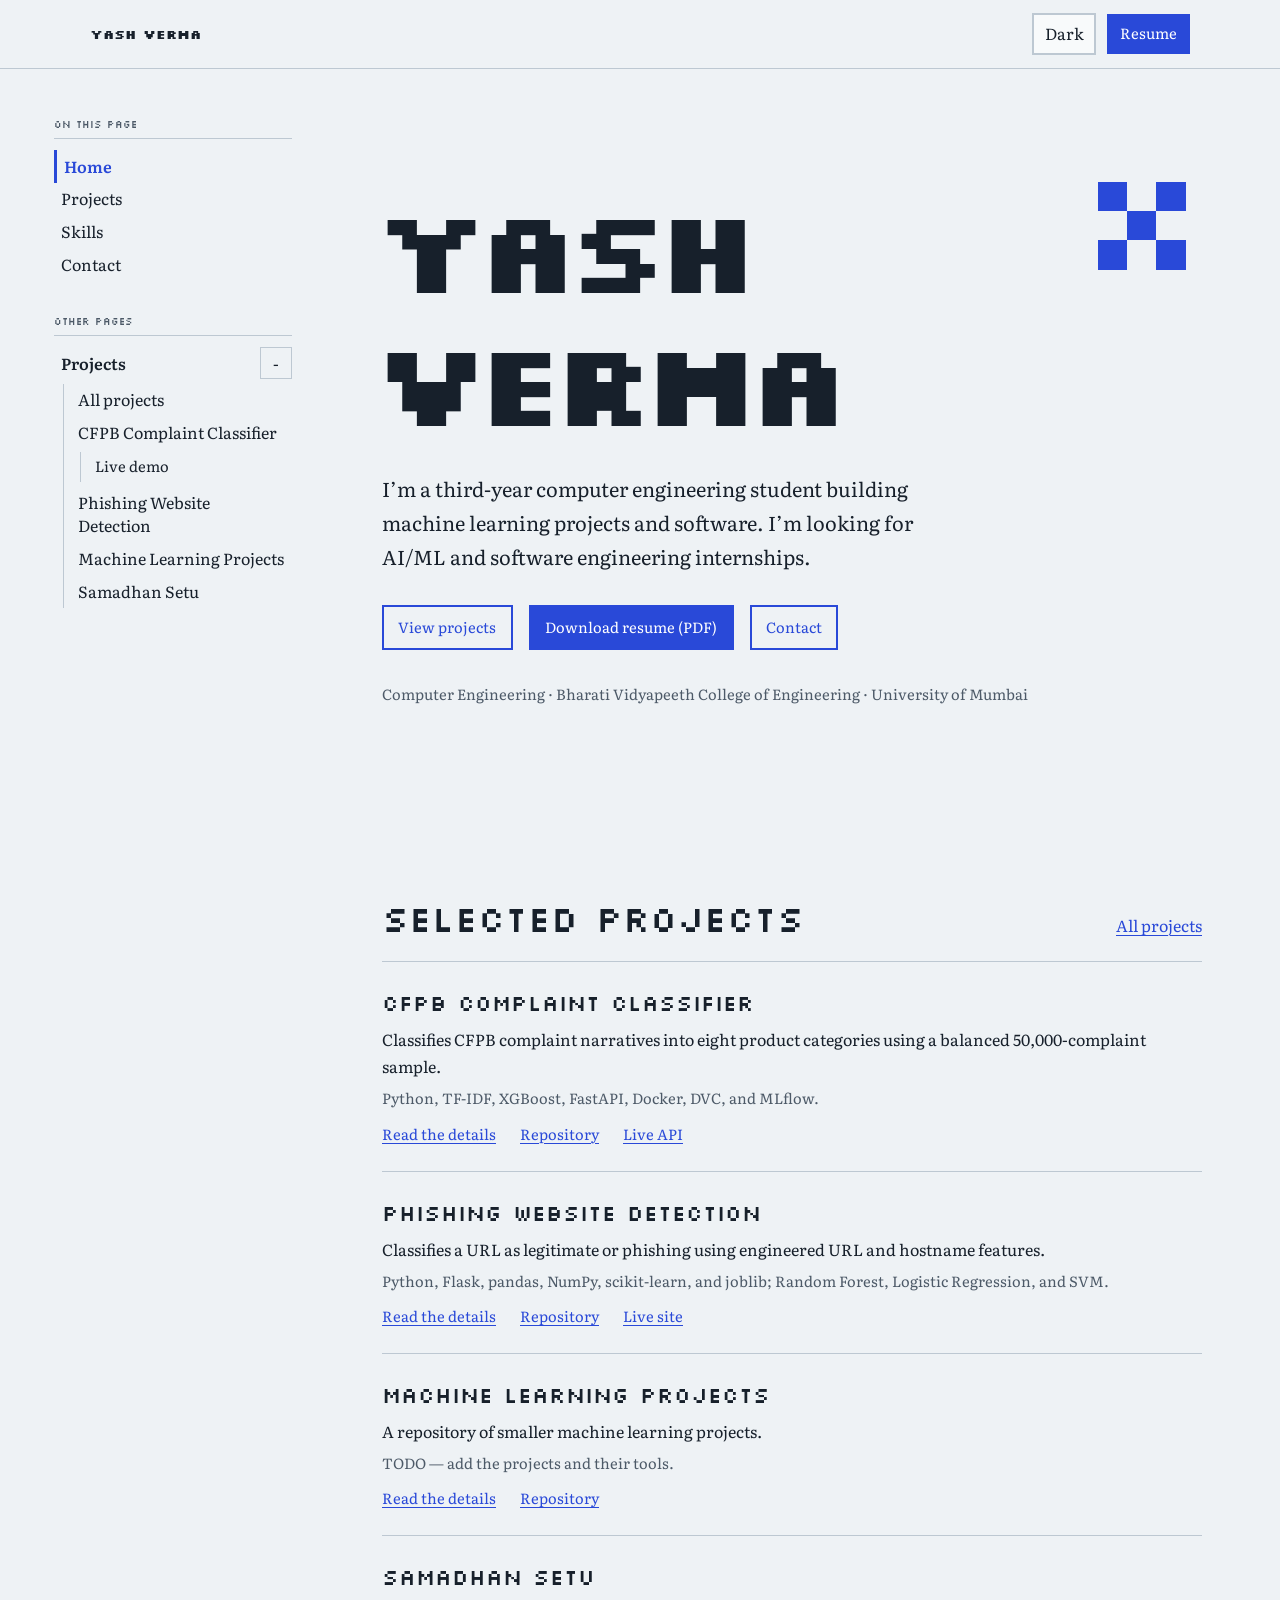
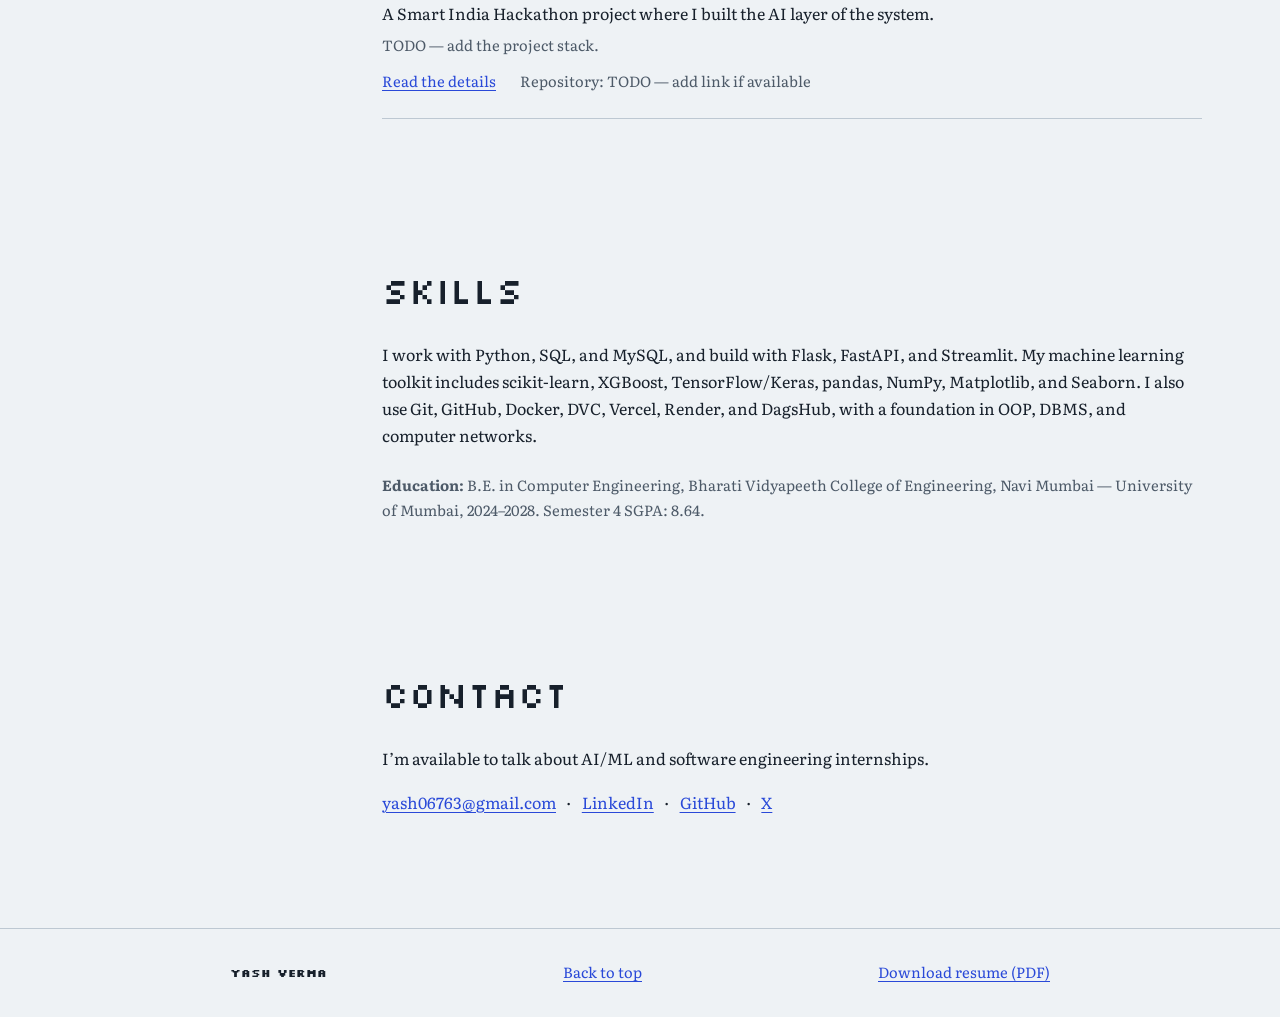
==== index.html @ 305c0162 "Expand phishing detection project details Co-authored-by: Copilot <223556219+Copilot@users.noreply.g" ====
<!doctype html>
<html lang="en">
<head>
  <meta charset="utf-8">
  <meta name="viewport" content="width=device-width, initial-scale=1">
  <title>Yash Verma — Computer Engineering Student</title>
  <meta name="description" content="Yash Verma is a third-year computer engineering student looking for AI/ML and software engineering internships.">
  <meta property="og:type" content="website">
  <meta property="og:title" content="Yash Verma — Computer Engineering Student">
  <meta property="og:description" content="Projects, skills, and contact details for Yash Verma, a computer engineering student seeking internships.">
  <meta property="og:url" content="https://YOUR-DOMAIN.example/">
  <link rel="canonical" href="https://YOUR-DOMAIN.example/">
  <link rel="icon" href="/assets/favicon.svg" type="image/svg+xml">
  <link rel="stylesheet" href="/css/styles.css">
  <script>
    (() => {
      let theme = null;
      try {
        theme = localStorage.getItem("theme");
      } catch (error) {
        theme = null;
      }
      if (theme !== "light" && theme !== "dark") {
        theme = window.matchMedia("(prefers-color-scheme: dark)").matches ? "dark" : "light";
      }
      document.documentElement.dataset.theme = theme;
    })();
  </script>
  <script src="/js/main.js" defer></script>
</head>
<body id="top">
  <a class="skip-link" href="#main">Skip to content</a>
  <header class="site-header">
    <div class="header-inner">
      <a class="brand" href="/" aria-label="Yash Verma, home">Yash Verma</a>
      <div class="header-actions">
        <button class="theme-toggle" type="button" aria-pressed="false" aria-label="Switch to dark mode">Dark</button>
        <a class="button button-primary header-resume" href="/assets/Yash-Verma-Resume.pdf" download title="Download resume (PDF)">Resume</a>
      </div>
    </div>
  </header>

  <div class="site-layout">
    <aside class="site-sidebar" aria-label="Page navigation">
      <button class="sidebar-toggle" type="button" aria-label="Toggle page navigation" aria-expanded="false" aria-controls="sidebar-content" hidden>Navigation</button>
      <div class="sidebar-content" id="sidebar-content">
        <noscript><nav class="noscript-sidebar" aria-label="Page sections"><a href="#home">Home</a><a href="#projects">Projects</a><a href="#skills">Skills</a><a href="#contact">Contact</a></nav></noscript>
      </div>
    </aside>
    <main id="main" class="page-shell">
    <section class="hero" id="home" aria-labelledby="hero-title">
      <div class="hero-mark" aria-hidden="true"><span></span><span></span><span></span><span></span><span></span><span></span><span></span><span></span><span></span></div>
      <h1 id="hero-title">Yash<br class="hero-break"> Verma</h1>
      <p class="hero-copy">I’m a third-year computer engineering student building machine learning projects and software. I’m looking for AI/ML and software engineering internships.</p>
      <div class="hero-actions">
        <a class="button button-secondary" href="#projects">View projects</a>
        <a class="button button-primary" href="/assets/Yash-Verma-Resume.pdf" download title="Download resume (PDF)">Download resume (PDF)</a>
        <a class="button button-secondary" href="#contact">Contact</a>
      </div>
      <p class="education-note">Computer Engineering · Bharati Vidyapeeth College of Engineering · University of Mumbai</p>
    </section>

    <section class="content-section" id="projects" aria-labelledby="projects-heading">
      <div class="section-heading-row">
        <h2 id="projects-heading">Selected projects</h2>
        <a class="quiet-link" href="/projects/">All projects</a>
      </div>
      <div class="project-list">
        <article class="project-entry">
          <h3><a href="/projects/cfpb-complaint-classifier.html">CFPB Complaint Classifier</a></h3>
          <p class="project-summary">Classifies CFPB complaint narratives into eight product categories using a balanced 50,000-complaint sample.</p>
          <p class="project-stack">Python, TF-IDF, XGBoost, FastAPI, Docker, DVC, and MLflow.</p>
          <div class="project-links">
            <a href="/projects/cfpb-complaint-classifier.html">Read the details</a>
            <a href="https://github.com/CodeSlavve/SupportTicket-ComplaintClassifier" target="_blank" rel="noreferrer">Repository</a>
            <a href="https://supportticket-complaintclassifier.onrender.com" target="_blank" rel="noreferrer">Live API</a>
          </div>
        </article>
        <article class="project-entry">
          <h3><a href="/projects/phishing-website-detection.html">Phishing Website Detection</a></h3>
          <p class="project-summary">Classifies a URL as legitimate or phishing using engineered URL and hostname features.</p>
          <p class="project-stack">Python, Flask, pandas, NumPy, scikit-learn, and joblib; Random Forest, Logistic Regression, and SVM.</p>
          <div class="project-links">
            <a href="/projects/phishing-website-detection.html">Read the details</a>
            <a href="https://github.com/Atharvsurya/PhishingWebsiteDetection" target="_blank" rel="noreferrer">Repository</a>
            <a href="https://phishguard-pearl.vercel.app" target="_blank" rel="noreferrer">Live site</a>
          </div>
        </article>
        <article class="project-entry">
          <h3><a href="/projects/machine-learning-projects.html">Machine learning projects</a></h3>
          <p class="project-summary">A repository of smaller machine learning projects.</p>
          <p class="project-stack">TODO — add the projects and their tools.</p>
          <div class="project-links">
            <a href="/projects/machine-learning-projects.html">Read the details</a>
            <a href="https://github.com/CodeSlavve/mlprojects" target="_blank" rel="noreferrer">Repository</a>
          </div>
        </article>
        <article class="project-entry">
          <h3><a href="/projects/samadhan-setu.html">Samadhan Setu</a></h3>
          <p class="project-summary">A Smart India Hackathon project where I built the AI layer of the system.</p>
          <p class="project-stack">TODO — add the project stack.</p>
          <div class="project-links">
            <a href="/projects/samadhan-setu.html">Read the details</a>
            <span>Repository: TODO — add link if available</span>
          </div>
        </article>
      </div>
    </section>

    <section class="content-section" id="skills" aria-labelledby="skills-heading">
      <h2 id="skills-heading">Skills</h2>
      <p>I work with Python, SQL, and MySQL, and build with Flask, FastAPI, and Streamlit. My machine learning toolkit includes scikit-learn, XGBoost, TensorFlow/Keras, pandas, NumPy, Matplotlib, and Seaborn. I also use Git, GitHub, Docker, DVC, Vercel, Render, and DagsHub, with a foundation in OOP, DBMS, and computer networks.</p>
      <p class="education-detail"><strong>Education:</strong> B.E. in Computer Engineering, Bharati Vidyapeeth College of Engineering, Navi Mumbai — University of Mumbai, 2024–2028. Semester 4 SGPA: 8.64.</p>
    </section>

    <section class="content-section contact-section" id="contact" aria-labelledby="contact-heading">
      <h2 id="contact-heading">Contact</h2>
      <p>I’m available to talk about AI/ML and software engineering internships.</p>
      <p class="social-links">
        <a class="contact-email" href="mailto:yash06763@gmail.com">yash06763@gmail.com</a>
        <span aria-hidden="true">·</span>
        <a href="https://www.linkedin.com/in/yash-verma-304131406/" target="_blank" rel="noreferrer">LinkedIn</a>
        <span aria-hidden="true">·</span>
        <a href="https://github.com/CodeSlavve" target="_blank" rel="noreferrer">GitHub</a>
        <span aria-hidden="true">·</span>
        <a href="https://x.com/maalikk__" target="_blank" rel="noreferrer">X</a>
      </p>
    </section>
    </main>
  </div>

  <footer class="site-footer">
    <div class="footer-inner">
      <a class="footer-name" href="/">Yash Verma</a>
      <a href="#top">Back to top</a>
      <a href="/assets/Yash-Verma-Resume.pdf" download title="Download resume (PDF)">Download resume (PDF)</a>
    </div>
  </footer>
</body>
</html>
---- css/styles.css ----
@import url("https://fonts.googleapis.com/css2?family=Literata:opsz,wght@7..72,400;7..72,500;7..72,600&family=Silkscreen:wght@400;700&display=swap");

:root {
  color-scheme: light;
  --color-bg: #eef2f5;
  --color-surface: #f8fafb;
  --color-text: #17202b;
  --color-muted: #4d5a68;
  --color-border: #bdc8d2;
  --color-accent: #2949d8;
  --color-accent-contrast: #ffffff;
  --color-selection: #c9d5ff;
  --font-pixel: "Silkscreen", "Courier New", monospace;
  --font-body: "Literata", Georgia, "Times New Roman", serif;
  --type-xs: 0.78rem;
  --type-sm: 0.92rem;
  --type-base: 1rem;
  --type-lg: 1.2rem;
  --type-xl: clamp(1.6rem, 4vw, 2.25rem);
  --type-display: clamp(3rem, 11vw, 7.3rem);
  --space-1: 0.35rem;
  --space-2: 0.65rem;
  --space-3: 1rem;
  --space-4: 1.5rem;
  --space-5: 2rem;
  --space-6: 3rem;
  --space-7: 4.5rem;
  --space-8: 7rem;
  --content-width: 820px;
  --header-height: 4.25rem;
}

:root[data-theme="dark"] {
  color-scheme: dark;
  --color-bg: #111824;
  --color-surface: #192332;
  --color-text: #f1f4f8;
  --color-muted: #bec8d4;
  --color-border: #455366;
  --color-accent: #8298ff;
  --color-accent-contrast: #10172a;
  --color-selection: #364a8d;
}

* {
  box-sizing: border-box;
}

html {
  scroll-behavior: smooth;
  scroll-padding-top: calc(var(--header-height) + var(--space-3));
  background: var(--color-bg);
}

body {
  min-width: 320px;
  margin: 0;
  background: var(--color-bg);
  color: var(--color-text);
  font-family: var(--font-body);
  font-size: var(--type-base);
  line-height: 1.7;
  text-align: left;
}

::selection {
  background: var(--color-selection);
}

a {
  color: var(--color-accent);
  text-decoration-thickness: 1px;
  text-underline-offset: 0.2em;
}

a:hover {
  color: var(--color-text);
}

a:focus-visible,
button:focus-visible {
  outline: 3px solid var(--color-accent);
  outline-offset: 4px;
}

button,
a {
  -webkit-tap-highlight-color: transparent;
}

.skip-link {
  position: fixed;
  z-index: 10;
  top: var(--space-2);
  left: var(--space-2);
  padding: var(--space-2) var(--space-3);
  transform: translateY(-160%);
  border: 2px solid var(--color-text);
  background: var(--color-surface);
  color: var(--color-text);
}

.skip-link:focus {
  transform: translateY(0);
}

.site-header {
  position: sticky;
  z-index: 5;
  top: 0;
  border-bottom: 1px solid var(--color-border);
  background: var(--color-bg);
}

.header-inner {
  display: flex;
  width: min(100% - 2.5rem, 1100px);
  min-height: var(--header-height);
  margin-inline: auto;
  align-items: center;
  justify-content: space-between;
  gap: var(--space-3);
}

.brand,
.footer-name {
  color: var(--color-text);
  font-family: var(--font-pixel);
  font-size: 0.82rem;
  font-weight: 700;
  text-decoration: none;
  white-space: nowrap;
}

.theme-toggle {
  min-height: 2.5rem;
  padding: 0.35rem 0.65rem;
  border: 2px solid var(--color-border);
  background: var(--color-surface);
  color: var(--color-text);
  font: inherit;
  cursor: pointer;
}

.header-actions {
  display: flex;
  align-items: center;
  gap: var(--space-2);
}

.button {
  display: inline-flex;
  min-height: 2.8rem;
  padding: 0.55rem 0.9rem;
  align-items: center;
  justify-content: center;
  border: 2px solid var(--color-accent);
  border-radius: 0;
  font-family: var(--font-body);
  font-size: var(--type-sm);
  line-height: 1.3;
  text-decoration: none;
  transition: transform 100ms ease;
}

.button:hover {
  transform: translate(-2px, -2px);
  box-shadow: 3px 3px 0 var(--color-accent);
}

.button:active {
  transform: translate(1px, 1px);
  box-shadow: none;
}

.button-primary {
  background: var(--color-accent);
  color: var(--color-accent-contrast);
}

.button-primary:hover {
  background: var(--color-accent);
  color: var(--color-accent-contrast);
}

.button-secondary {
  background: transparent;
  color: var(--color-accent);
}

.button-secondary:hover {
  background: var(--color-surface);
  color: var(--color-text);
}

.header-resume {
  min-height: 2.45rem;
  padding-inline: 0.7rem;
}

.page-shell {
  width: min(100% - 2.5rem, var(--content-width));
  margin-inline: auto;
}

.hero {
  position: relative;
  display: flex;
  min-height: min(710px, calc(100svh - var(--header-height)));
  padding-block: clamp(var(--space-7), 15vh, var(--space-8));
  flex-direction: column;
  align-items: flex-start;
  justify-content: center;
}

.hero h1 {
  position: relative;
  z-index: 1;
  max-width: 100%;
  margin: 0 0 var(--space-4) -0.08em;
  font-family: var(--font-pixel);
  font-size: var(--type-display);
  font-weight: 700;
  letter-spacing: -0.105em;
  line-height: 1.14;
}

.hero-break {
  display: none;
}

.hero-copy {
  max-width: 560px;
  margin: 0;
  font-size: clamp(1.08rem, 2.3vw, 1.25rem);
}

.hero-actions {
  display: flex;
  margin-top: var(--space-5);
  flex-wrap: wrap;
  gap: var(--space-3);
}

.education-note {
  margin: var(--space-5) 0 0;
  color: var(--color-muted);
  font-size: var(--type-sm);
}

.hero-mark {
  position: absolute;
  top: 15%;
  right: 2%;
  display: grid;
  width: 88px;
  height: 88px;
  grid-template-columns: repeat(3, 1fr);
  grid-template-rows: repeat(3, 1fr);
}

.hero-mark span {
  display: block;
  background: var(--color-accent);
}

.hero-mark span:nth-child(2),
.hero-mark span:nth-child(4),
.hero-mark span:nth-child(6),
.hero-mark span:nth-child(8) {
  visibility: hidden;
}

.content-section {
  padding-block: var(--space-7);
  scroll-margin-top: calc(var(--header-height) + var(--space-3));
}

.content-section h2,
.project-prose h2 {
  margin: 0 0 var(--space-4);
  font-family: var(--font-pixel);
  font-size: var(--type-xl);
  font-weight: 400;
  line-height: 1.5;
}

.content-section p {
  margin: 0 0 var(--space-3);
}

.content-section p:last-child {
  margin-bottom: 0;
}

.section-heading-row {
  display: flex;
  align-items: baseline;
  justify-content: space-between;
  gap: var(--space-3);
}

.section-heading-row h2 {
  margin-bottom: var(--space-3);
}

.quiet-link {
  flex-shrink: 0;
}

.project-list {
  border-top: 1px solid var(--color-border);
}

.project-entry {
  padding-block: var(--space-4);
  border-bottom: 1px solid var(--color-border);
}

.project-entry h2,
.project-entry h3 {
  margin: 0 0 var(--space-1);
  font-family: var(--font-pixel);
  font-size: clamp(1.05rem, 2.8vw, 1.35rem);
  font-weight: 400;
  line-height: 1.6;
}

.project-entry h2 a,
.project-entry h3 a {
  color: var(--color-text);
  text-decoration: none;
}

.project-entry h2 a:hover,
.project-entry h3 a:hover {
  color: var(--color-accent);
}

.project-entry p {
  margin: 0;
}

.project-entry .project-stack {
  margin-top: var(--space-1);
  color: var(--color-muted);
  font-size: var(--type-sm);
}

.project-links {
  display: flex;
  margin-top: var(--space-2);
  flex-wrap: wrap;
  gap: 0.4rem var(--space-4);
  font-size: var(--type-sm);
}

.project-links span {
  color: var(--color-muted);
}

.education-detail {
  margin-top: var(--space-4) !important;
  color: var(--color-muted);
  font-size: var(--type-sm);
}

.contact-section {
  padding-bottom: var(--space-8);
}

.contact-email {
  display: inline;
  margin-top: 0;
  font-size: inherit;
  line-height: inherit;
  overflow-wrap: anywhere;
}

.social-links {
  display: flex;
  margin-top: var(--space-3) !important;
  flex-wrap: wrap;
  align-items: center;
  gap: 0.65rem;
}

.site-footer {
  border-top: 1px solid var(--color-border);
}

.footer-inner {
  display: flex;
  width: min(100% - 2.5rem, var(--content-width));
  min-height: 5.5rem;
  margin-inline: auto;
  align-items: center;
  justify-content: space-between;
  gap: var(--space-3);
  font-size: var(--type-sm);
}

.footer-name {
  font-size: 0.7rem;
}

.listing-intro {
  padding-block: var(--space-7) var(--space-5);
  border-top: 0;
}

.eyebrow {
  margin: 0 0 var(--space-3) !important;
  color: var(--color-muted);
  font-size: var(--type-sm);
}

.listing-intro h1,
.project-header h1,
.not-found h1 {
  margin: 0 0 var(--space-3);
  font-family: var(--font-pixel);
  font-size: var(--type-xl);
  font-weight: 400;
  line-height: 1.55;
}

.listing-intro > p:last-child {
  margin: 0;
}

.project-page {
  padding-top: var(--space-5);
}

.back-link {
  display: inline-block;
  margin-bottom: var(--space-5);
}

.project-header {
  margin-bottom: var(--space-5);
}

.project-header h1 {
  margin-bottom: var(--space-3);
}

.project-deck {
  max-width: 620px;
  margin: 0;
  font-size: var(--type-lg);
}

.project-figure {
  margin: 0 0 var(--space-6);
}

.project-figure img {
  display: block;
  width: 100%;
  height: auto;
  border: 2px solid var(--color-border);
  background: var(--color-surface);
}

.project-figure figcaption {
  margin-top: var(--space-2);
  color: var(--color-muted);
  font-size: var(--type-xs);
}

.demo-cta {
  margin: calc(-1 * var(--space-5)) 0 var(--space-5);
}

.demo-form {
  display: grid;
  gap: var(--space-3);
}

.demo-form > p:not(.demo-counter, .demo-status) {
  margin: calc(-1 * var(--space-2)) 0 0;
}

.demo-form-heading {
  margin: 0;
  font-family: var(--font-pixel);
  font-size: var(--type-lg);
  font-weight: 400;
  line-height: 1.5;
}

.demo-batch {
  margin-top: var(--space-6);
}

.demo-batch > p {
  margin: var(--space-2) 0 var(--space-3);
}

.demo-label {
  font-weight: 600;
}

.demo-textarea {
  width: 100%;
  min-height: 11rem;
  padding: var(--space-3);
  border: 2px solid var(--color-border);
  border-radius: 0;
  background: var(--color-surface);
  color: var(--color-text);
  font: inherit;
  line-height: 1.5;
  resize: vertical;
}

.demo-textarea:focus-visible {
  outline: 3px solid var(--color-accent);
  outline-offset: 3px;
}

.demo-counter,
.demo-privacy {
  margin: calc(-1 * var(--space-2)) 0 0;
  color: var(--color-muted);
  font-size: var(--type-sm);
}

.demo-examples {
  display: flex;
  flex-wrap: wrap;
  gap: var(--space-2);
}

.demo-result {
  margin-top: var(--space-4);
  padding: var(--space-3);
  border: 1px solid var(--color-border);
  background: var(--color-surface);
  overflow-wrap: anywhere;
}

.demo-batch .demo-result {
  display: grid;
  gap: var(--space-3);
}

.batch-prediction {
  padding: var(--space-2);
  border: 1px solid var(--color-border);
  overflow-wrap: anywhere;
}

.batch-prediction h4 {
  margin: 0 0 var(--space-1);
  font-family: var(--font-pixel);
  font-size: var(--type-sm);
  font-weight: 400;
  line-height: 1.5;
}

.batch-prediction p {
  margin: 0;
}

.demo-result:focus {
  outline: 3px solid var(--color-accent);
  outline-offset: 3px;
}

.demo-result h3 {
  margin: 0 0 var(--space-2);
  font-family: var(--font-pixel);
  font-size: var(--type-lg);
  font-weight: 400;
  line-height: 1.5;
}

.demo-result p {
  margin: 0 0 var(--space-3);
}

.demo-result p:last-child {
  margin-bottom: 0;
}

.demo-status {
  min-height: 1.5em;
  margin: var(--space-2) 0 0;
  color: var(--color-muted);
  font-size: var(--type-sm);
}

.probability-list {
  display: grid;
  gap: var(--space-2);
  margin: var(--space-3) 0 0;
  padding: 0;
  list-style: none;
}

.probability-row {
  display: grid;
  gap: 0.2rem;
}

.probability-label {
  display: flex;
  justify-content: space-between;
  gap: var(--space-2);
}

.probability-track {
  height: 0.8rem;
  border: 1px solid var(--color-border);
  background: var(--color-bg);
}

.probability-bar {
  height: 100%;
  background: var(--color-accent);
}

.project-prose section {
  padding-block: var(--space-4);
}

.project-prose h2 {
  margin-bottom: var(--space-2);
  font-size: clamp(1.1rem, 3vw, 1.4rem);
}

.project-prose p {
  margin: 0 0 var(--space-3);
}

.project-prose p:last-child {
  margin-bottom: 0;
}

.plain-link-list {
  margin: 0;
  padding-left: 1.25rem;
}

.project-pagination {
  display: flex;
  margin-block: var(--space-5) var(--space-7);
  padding-top: var(--space-4);
  justify-content: space-between;
  gap: var(--space-4);
  border-top: 1px solid var(--color-border);
}

.project-pagination a {
  max-width: 48%;
  text-decoration: none;
}

.project-pagination a:last-child {
  text-align: right;
}

.project-pagination span {
  display: block;
  color: var(--color-muted);
  font-size: var(--type-xs);
}

.not-found {
  position: relative;
  display: flex;
  min-height: min(650px, calc(100svh - var(--header-height) - 5.5rem));
  padding-block: var(--space-7);
  flex-direction: column;
  align-items: flex-start;
  justify-content: center;
  overflow: hidden;
}

.not-found h1 {
  margin-bottom: var(--space-2);
}

.not-found > p:not(.error-code) {
  max-width: 480px;
  margin: 0;
}

.error-code {
  margin: 0 0 var(--space-3);
  color: var(--color-accent);
  font-family: var(--font-pixel);
  font-size: clamp(3rem, 12vw, 6rem);
  font-weight: 700;
  line-height: 1;
}

.error-pixels {
  position: absolute;
  right: 4%;
  bottom: 18%;
  display: grid;
  width: 84px;
  height: 84px;
  grid-template-columns: repeat(3, 1fr);
  grid-template-rows: repeat(3, 1fr);
}

.error-pixels span {
  background: var(--color-accent);
}

.error-pixels span:nth-child(2),
.error-pixels span:nth-child(4),
.error-pixels span:nth-child(6),
.error-pixels span:nth-child(8) {
  visibility: hidden;
}

@media (max-width: 640px) {
  :root {
    --header-height: 4rem;
    --space-7: 3.5rem;
    --space-8: 5rem;
  }

  .header-inner,
  .footer-inner {
    width: min(100% - 1.5rem, var(--content-width));
  }

  .header-inner {
    gap: var(--space-2);
  }

  .brand {
    font-size: 0.68rem;
  }

  .header-actions {
    gap: 0.4rem;
  }

  .theme-toggle {
    min-height: 2.25rem;
    padding-inline: 0.5rem;
  }

  .header-resume {
    min-height: 2.25rem;
    padding: 0.35rem 0.55rem;
  }

  .page-shell {
    width: min(100% - 1.5rem, var(--content-width));
  }

  .hero {
    min-height: min(670px, calc(100svh - var(--header-height)));
    padding-block: var(--space-7);
  }

  .hero h1 {
    font-size: clamp(2.8rem, 14vw, 5.4rem);
  }

  .hero-break {
    display: initial;
  }

  .hero-mark {
    top: 12%;
    right: 1%;
    width: 55px;
    height: 55px;
    opacity: 0.9;
  }

  .hero-actions {
    gap: var(--space-2);
  }

  .button {
    min-height: 2.65rem;
    padding-inline: 0.7rem;
  }

  .footer-inner {
    padding-block: var(--space-3);
    flex-wrap: wrap;
    justify-content: flex-start;
    column-gap: var(--space-4);
  }

  .footer-inner .footer-name {
    flex-basis: 100%;
  }

  .section-heading-row {
    align-items: flex-start;
  }

  .project-pagination {
    font-size: var(--type-sm);
  }

  .error-pixels {
    right: 1%;
    bottom: 10%;
    width: 56px;
    height: 56px;
    opacity: 0.7;
  }
}

@media (max-width: 380px) {
  .header-inner {
    width: calc(100% - 1rem);
  }

  .brand {
    font-size: 0.59rem;
  }

  .header-resume {
    font-size: var(--type-xs);
  }

  .theme-toggle {
    font-size: var(--type-xs);
  }

  .page-shell {
    width: calc(100% - 1.25rem);
  }
}

@media (prefers-reduced-motion: reduce) {
  *,
  *::before,
  *::after {
    scroll-behavior: auto !important;
    transition-duration: 0.01ms !important;
  }
}

.site-layout {
  display: grid;
  width: min(100% - 3rem, 1240px);
  margin-inline: auto;
  grid-template-columns: minmax(205px, 240px) minmax(0, 820px);
  justify-content: center;
  align-items: start;
  column-gap: clamp(2rem, 5vw, 5rem);
}

.site-layout .page-shell {
  width: 100%;
  max-width: var(--content-width);
  min-width: 0;
  margin: 0;
}

.site-sidebar {
  position: sticky;
  top: calc(var(--header-height) + var(--space-3));
  max-height: calc(100vh - var(--header-height) - var(--space-5));
  margin-left: calc(-1 * clamp(0.5rem, 2vw, 1.5rem));
  padding-block: var(--space-5);
  padding-right: var(--space-3);
  overflow-y: auto;
  overscroll-behavior: contain;
  scrollbar-gutter: stable;
  scrollbar-width: thin;
  scrollbar-color: var(--color-border) transparent;
}

.sidebar-toggle {
  display: none;
  min-height: 2.8rem;
  padding: 0.45rem 0.75rem;
  border: 2px solid var(--color-border);
  border-radius: 0;
  background: var(--color-surface);
  color: var(--color-text);
  font: inherit;
  text-align: left;
  cursor: pointer;
}

.sidebar-content {
  display: grid;
  gap: var(--space-5);
}

.sidebar-group {
  min-width: 0;
}

.sidebar-heading {
  margin: 0 0 var(--space-2);
  padding-bottom: var(--space-1);
  border-bottom: 1px solid var(--color-border);
  color: var(--color-muted);
  font-family: var(--font-pixel);
  font-size: 0.62rem;
  font-weight: 400;
  line-height: 1.7;
}

.sidebar-list,
.project-children {
  margin: 0;
  padding: 0;
  list-style: none;
}

.sidebar-list > li {
  min-width: 0;
}

.sidebar-list a,
.sidebar-current {
  display: block;
  padding: 0.3rem 0.45rem;
  overflow-wrap: anywhere;
  color: var(--color-text);
  line-height: 1.45;
  text-decoration: none;
}

.sidebar-list a:hover {
  color: var(--color-accent);
}

.sidebar-list .section-link[aria-current="location"] {
  border-left: 3px solid var(--color-accent);
  color: var(--color-accent);
  font-weight: 600;
}

.sidebar-current[aria-current="page"] {
  border-left: 3px solid var(--color-accent);
  background: var(--color-surface);
  color: var(--color-accent);
  font-weight: 600;
}

.project-parent {
  display: grid;
  grid-template-columns: minmax(0, 1fr) 2rem;
  align-items: center;
}

.project-parent > a {
  font-weight: 600;
}

.tree-toggle {
  display: inline-grid;
  width: 2rem;
  height: 2rem;
  padding: 0;
  place-items: center;
  border: 1px solid var(--color-border);
  border-radius: 0;
  background: transparent;
  color: var(--color-text);
  font: inherit;
  line-height: 1;
  cursor: pointer;
}

.tree-toggle:hover {
  border-color: var(--color-accent);
  color: var(--color-accent);
}

.project-children {
  margin: 0.25rem 0 0.35rem 0.55rem;
  padding-left: 0.45rem;
  border-left: 1px solid var(--color-border);
}

.project-grandchildren {
  margin: 0.15rem 0 0.25rem 0.55rem;
  padding-left: 0.45rem;
  border-left: 1px solid var(--color-border);
  list-style: none;
}

.project-grandchildren a,
.project-grandchildren .sidebar-current {
  padding-left: 0.45rem;
  font-size: var(--type-sm);
}

.project-children [hidden] {
  display: none;
}

.noscript-sidebar {
  display: grid;
  gap: 0.25rem;
}

.noscript-sidebar a {
  padding: 0.3rem 0.45rem;
}

.hero,
.content-section,
.project-prose section,
#not-found {
  scroll-margin-top: calc(var(--header-height) + var(--space-3));
}

@media (max-width: 900px) {
  .site-layout {
    display: flex;
    width: min(100% - 2.5rem, var(--content-width));
    flex-direction: column;
    align-items: stretch;
    gap: 0;
  }

  .site-sidebar {
    position: static;
    max-height: none;
    margin-left: 0;
    padding-block: var(--space-3) 0;
    padding-right: 0;
    overflow: visible;
  }

  .sidebar-toggle {
    display: inline-flex;
    width: 100%;
    align-items: center;
    justify-content: space-between;
  }

  .sidebar-toggle::after {
    content: "+";
    color: var(--color-accent);
    font-family: var(--font-pixel);
  }

  .sidebar-toggle[aria-expanded="true"]::after {
    content: "-";
  }

  .sidebar-enhanced .sidebar-content:not(.is-open) {
    display: none;
  }

  .sidebar-enhanced .sidebar-content.is-open {
    margin-top: var(--space-2);
    padding: var(--space-3);
    border: 1px solid var(--color-border);
    background: var(--color-surface);
  }

  .sidebar-content {
    grid-template-columns: repeat(2, minmax(0, 1fr));
    gap: var(--space-4);
  }

  .site-layout .page-shell {
    width: 100%;
  }

  .site-layout .page-shell:not(.not-found) {
    padding-top: var(--space-4);
  }

  .site-layout .hero {
    min-height: min(670px, calc(100svh - var(--header-height)));
  }
}

@media (max-width: 520px) {
  .site-layout {
    width: min(100% - 1.5rem, var(--content-width));
  }

  .sidebar-content {
    grid-template-columns: minmax(0, 1fr);
  }
}

@media (prefers-reduced-motion: reduce) {
  .sidebar-toggle,
  .tree-toggle {
    scroll-behavior: auto;
  }
}
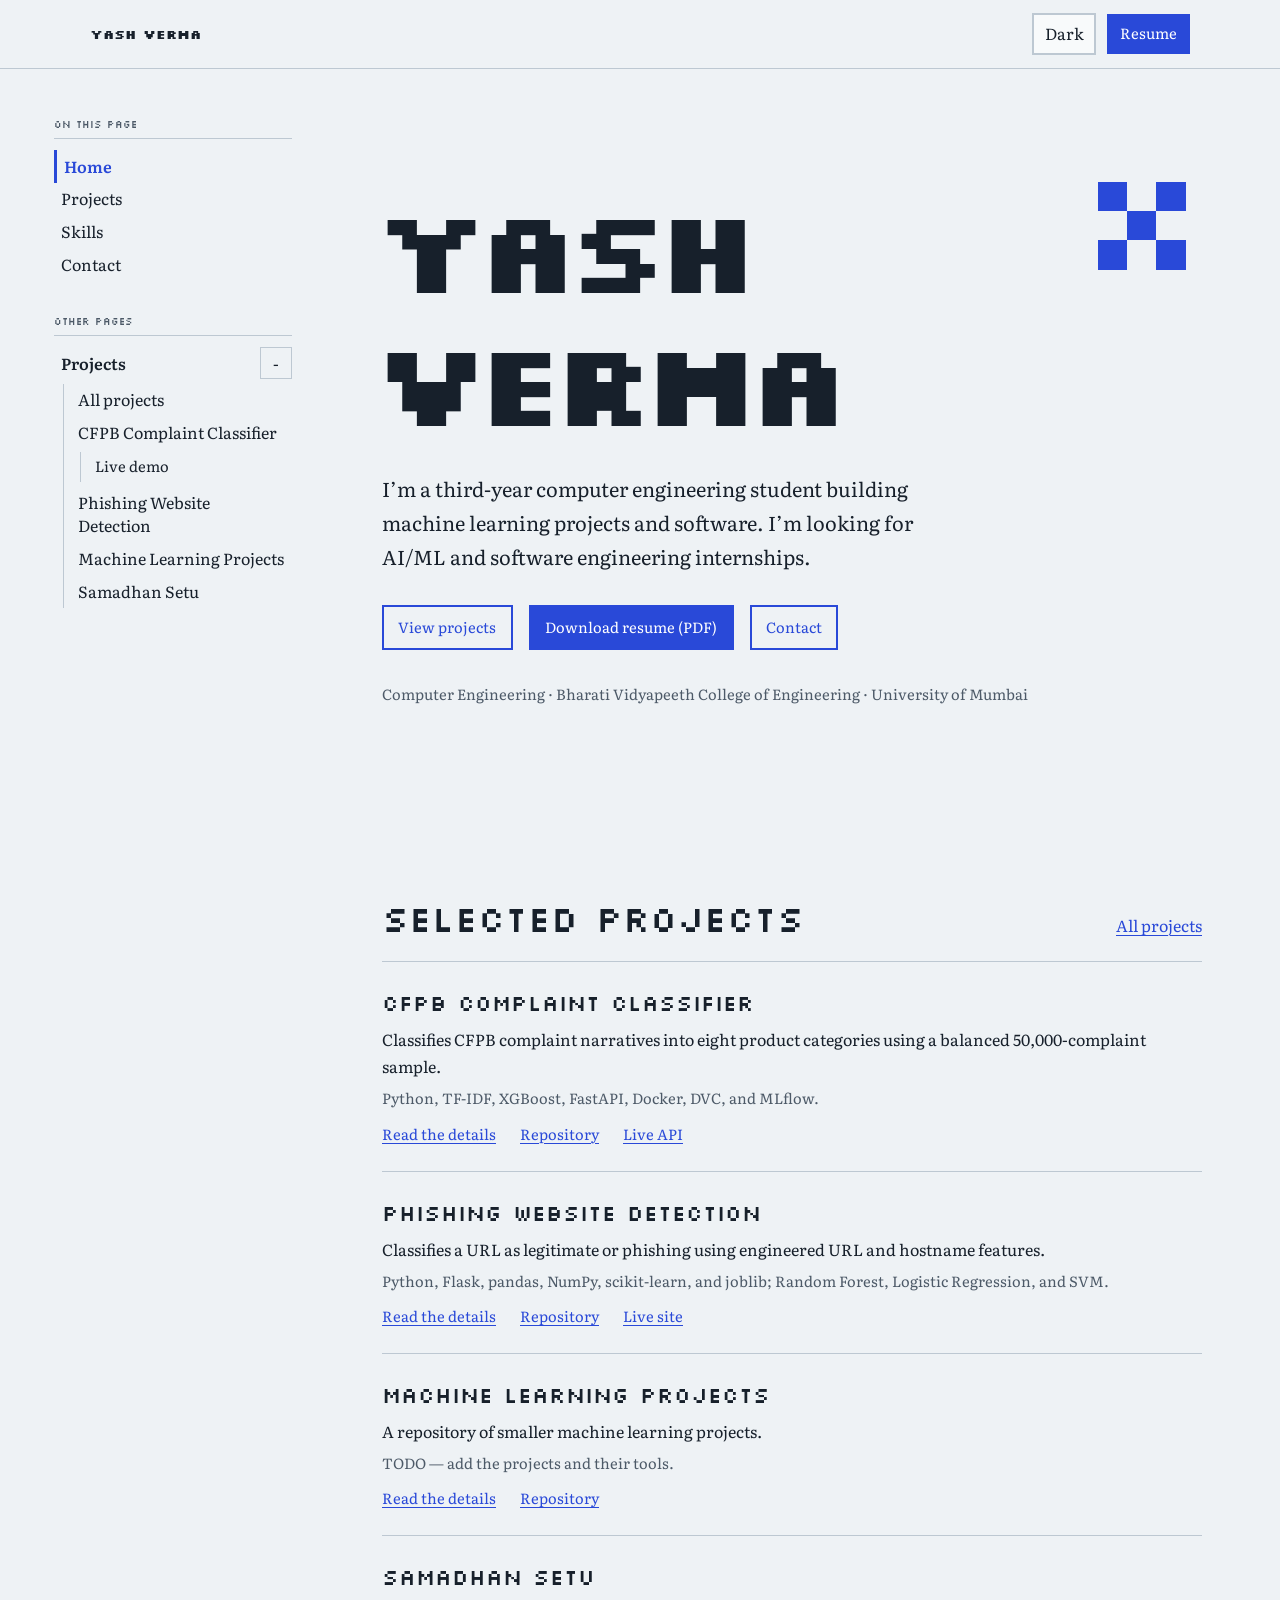
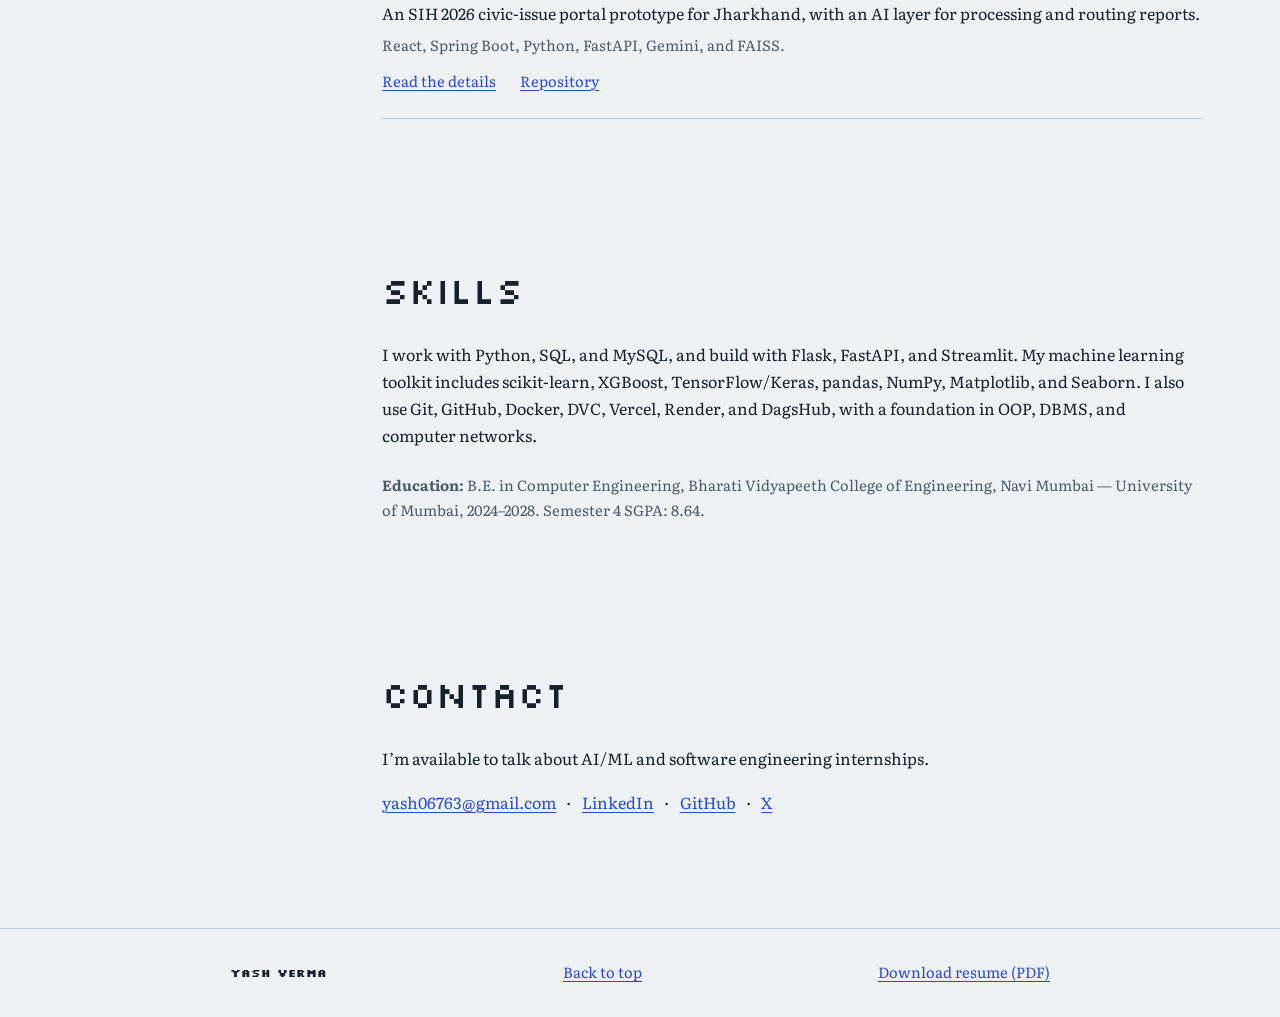
==== commit a7037617: "Document Samadhan Setu AI prototype Co-authored-by: Copilot <223556219+Copilot@users.noreply.github." ====
--- a/index.html
+++ b/index.html
@@ -97,11 +97,11 @@
         </article>
         <article class="project-entry">
           <h3><a href="/projects/samadhan-setu.html">Samadhan Setu</a></h3>
-          <p class="project-summary">A Smart India Hackathon project where I built the AI layer of the system.</p>
-          <p class="project-stack">TODO — add the project stack.</p>
+          <p class="project-summary">An SIH 2026 civic-issue portal prototype for Jharkhand, with an AI layer for processing and routing reports.</p>
+          <p class="project-stack">React, Spring Boot, Python, FastAPI, Gemini, and FAISS.</p>
           <div class="project-links">
             <a href="/projects/samadhan-setu.html">Read the details</a>
-            <span>Repository: TODO — add link if available</span>
+            <a href="https://github.com/shetty141106/Samadhana_Setu" target="_blank" rel="noreferrer">Repository</a>
           </div>
         </article>
       </div>
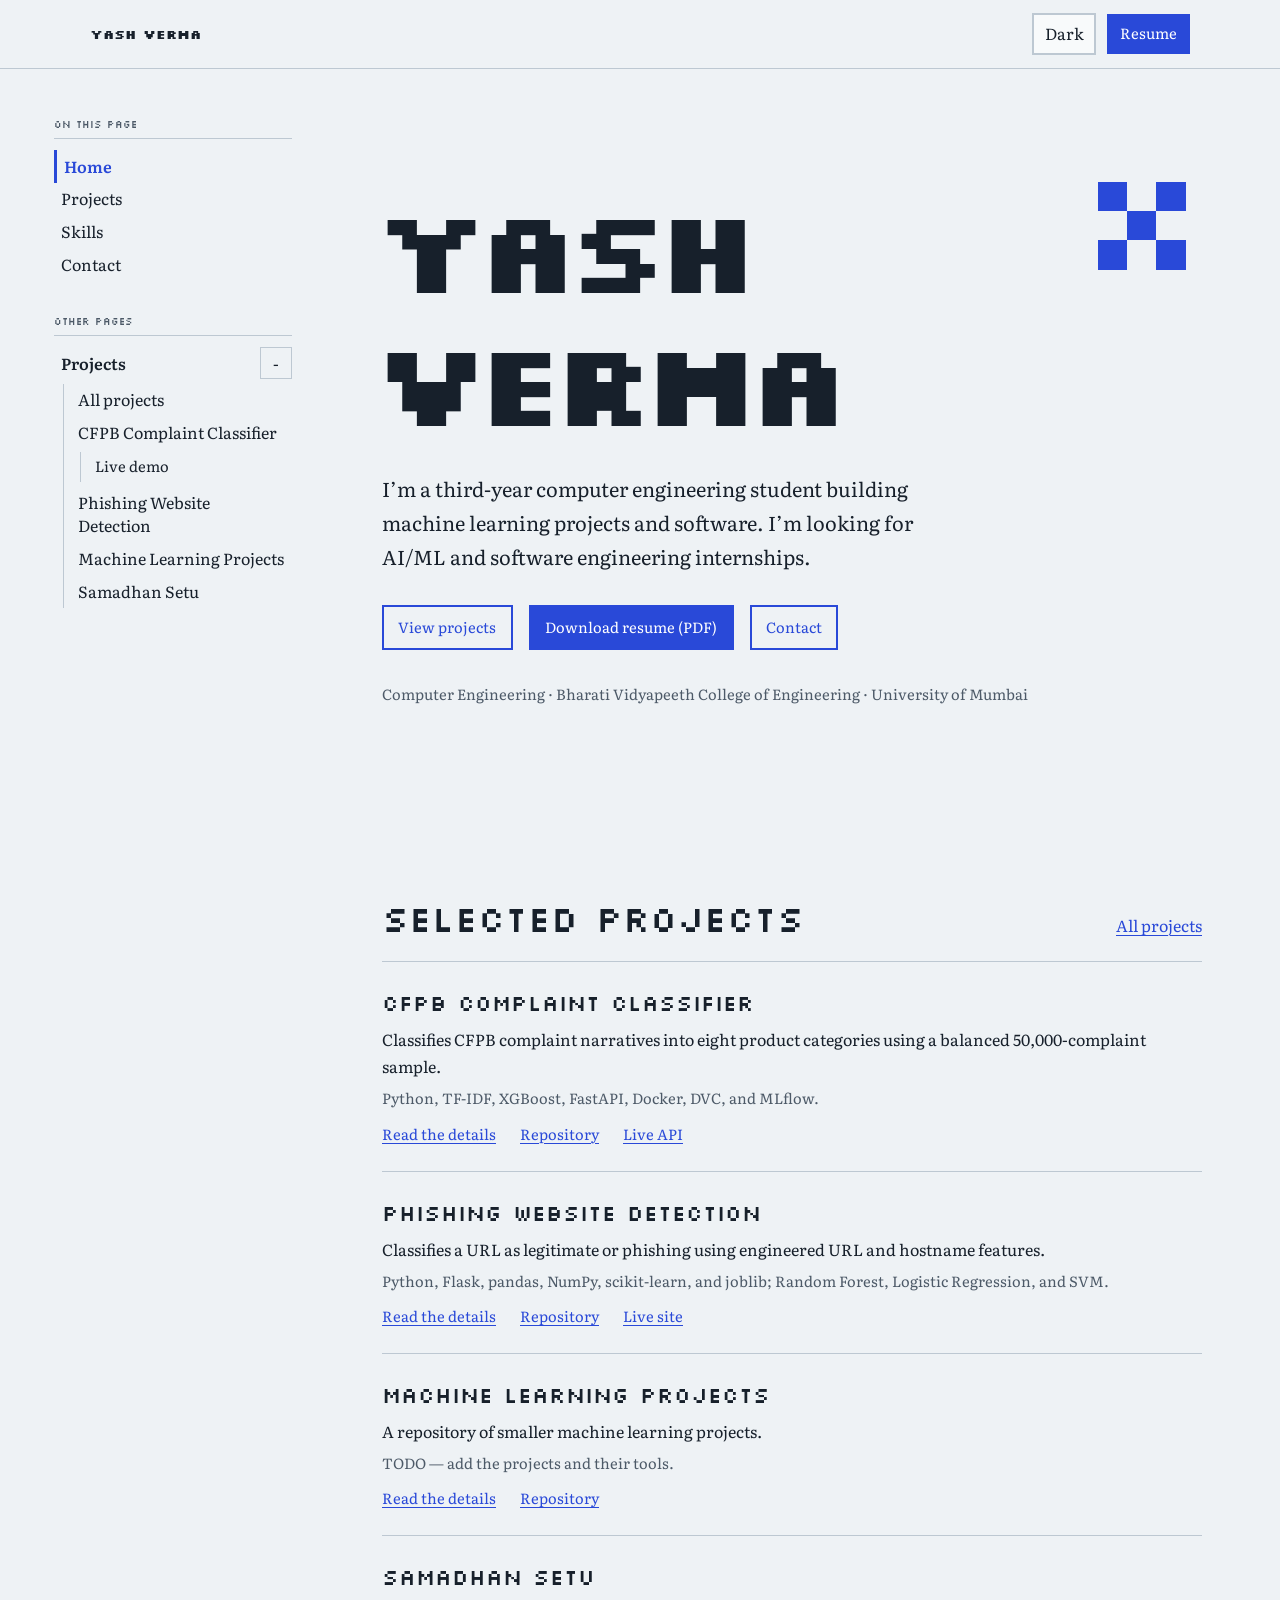
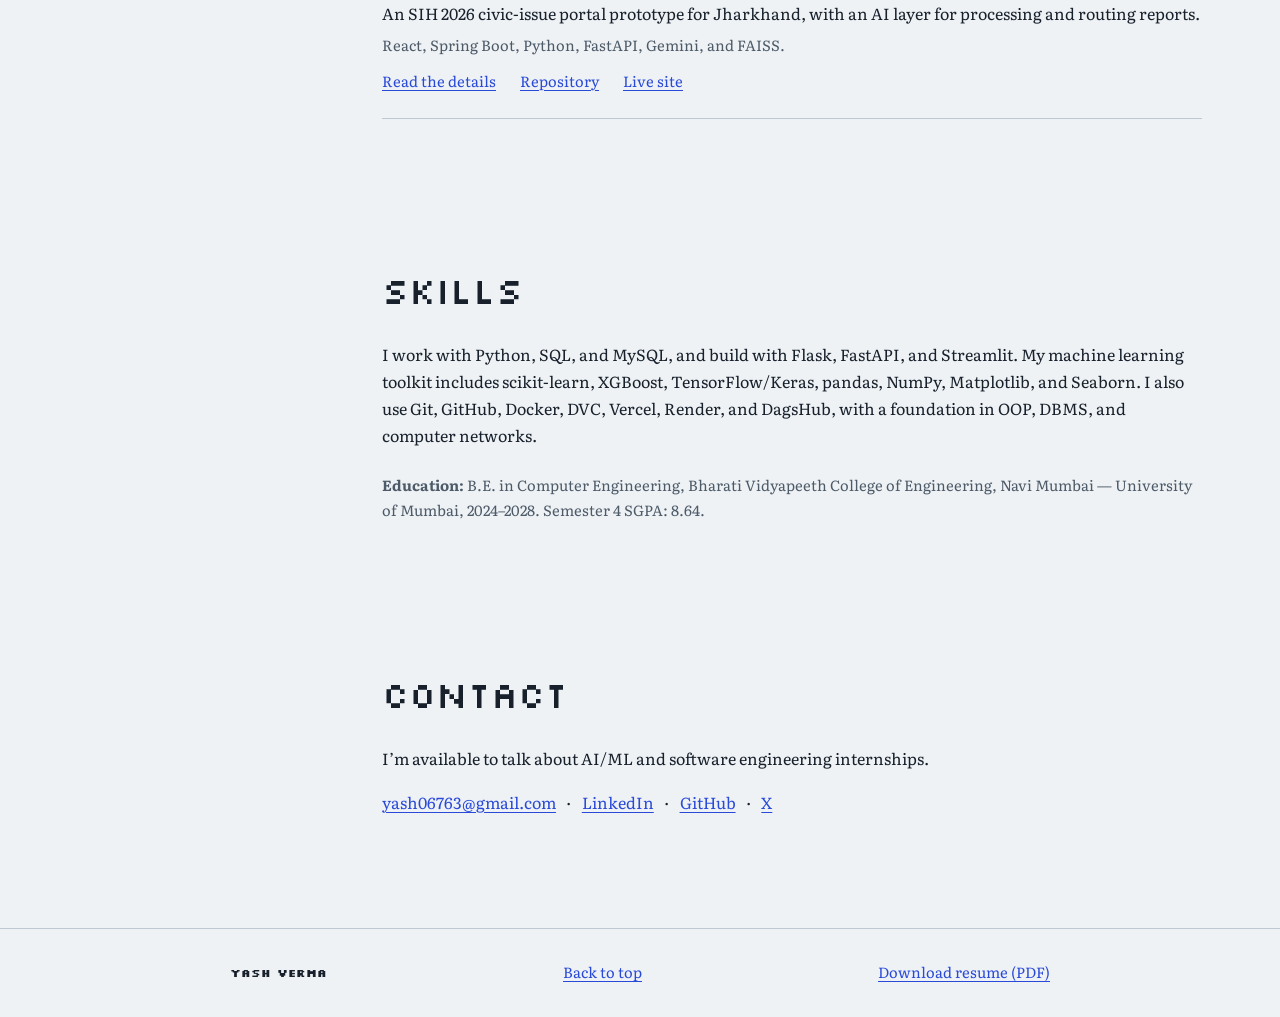
==== commit d983f4a5: "Link Samadhan Setu live site Co-authored-by: Copilot <223556219+Copilot@users.noreply.github.com>" ====
--- a/index.html
+++ b/index.html
@@ -102,6 +102,7 @@
           <div class="project-links">
             <a href="/projects/samadhan-setu.html">Read the details</a>
             <a href="https://github.com/shetty141106/Samadhana_Setu" target="_blank" rel="noreferrer">Repository</a>
+            <a href="https://samadhansetu2026.vercel.app/" target="_blank" rel="noreferrer">Live site</a>
           </div>
         </article>
       </div>
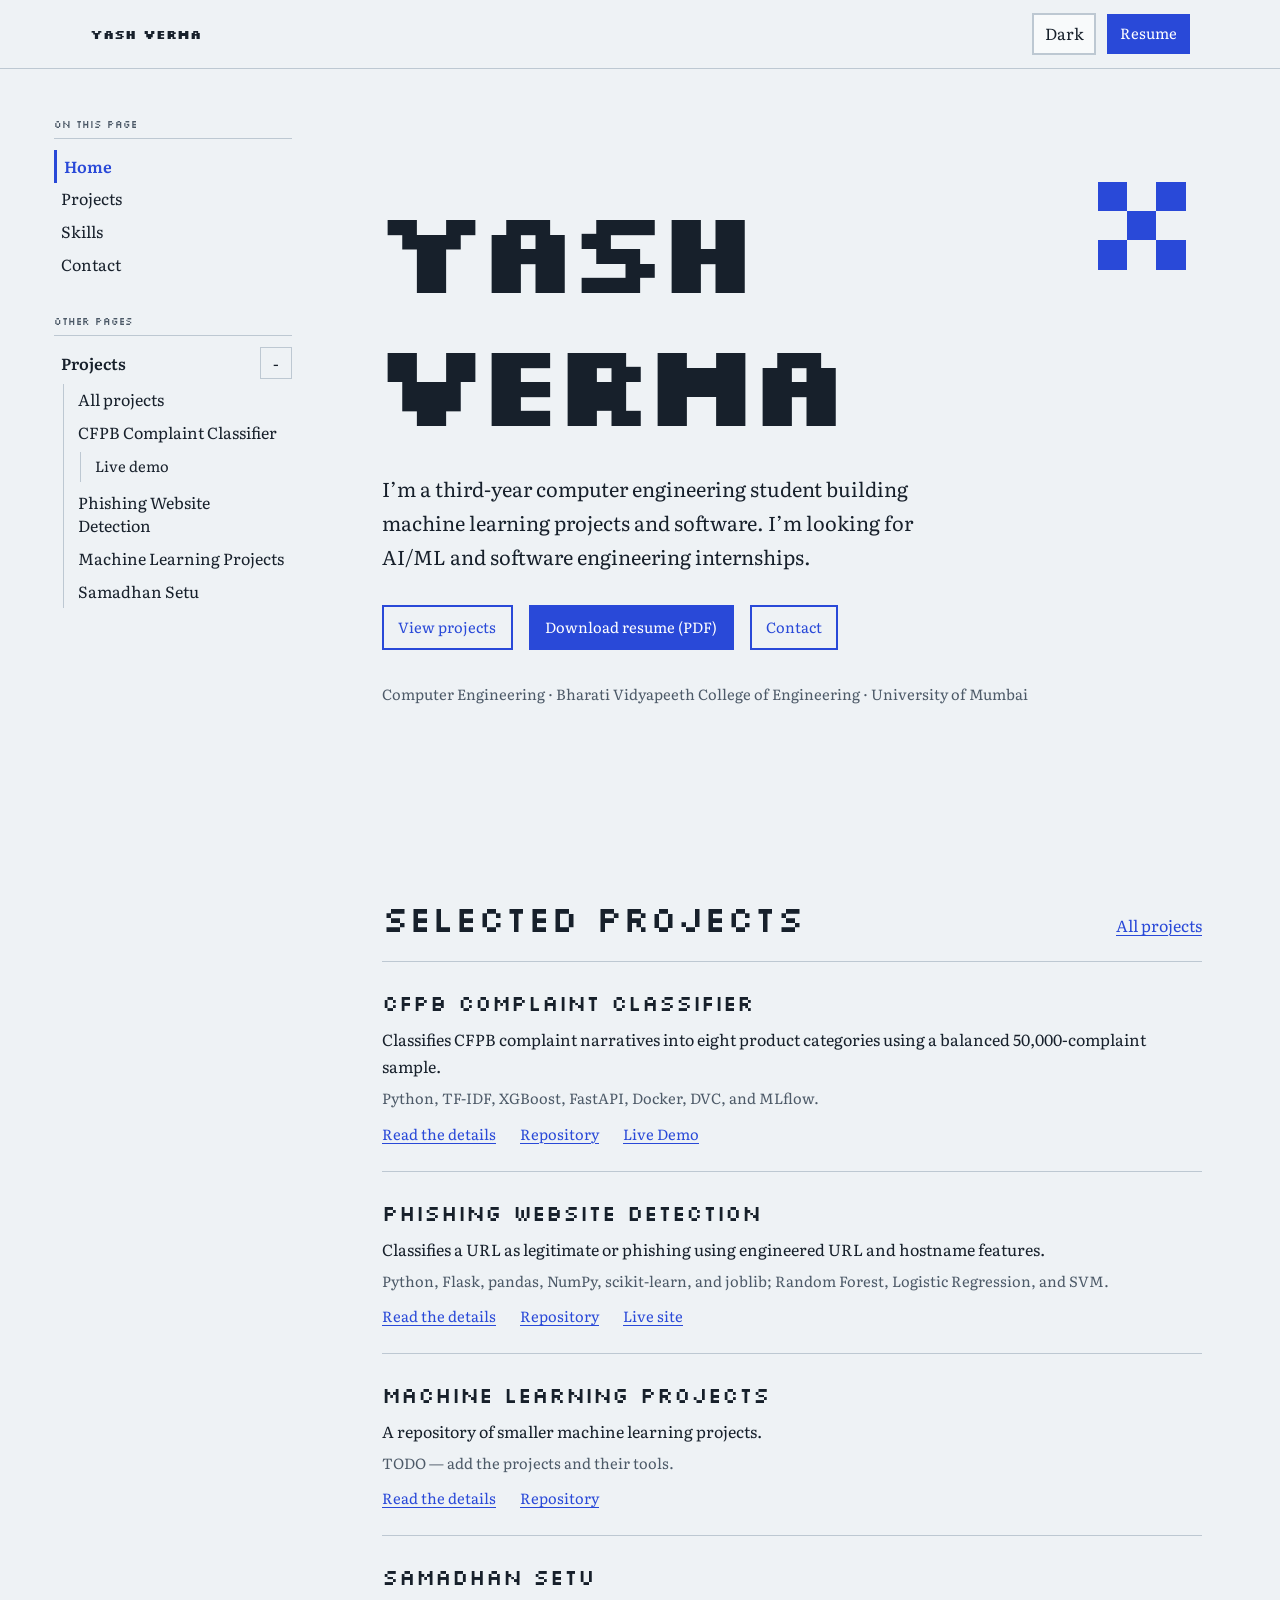
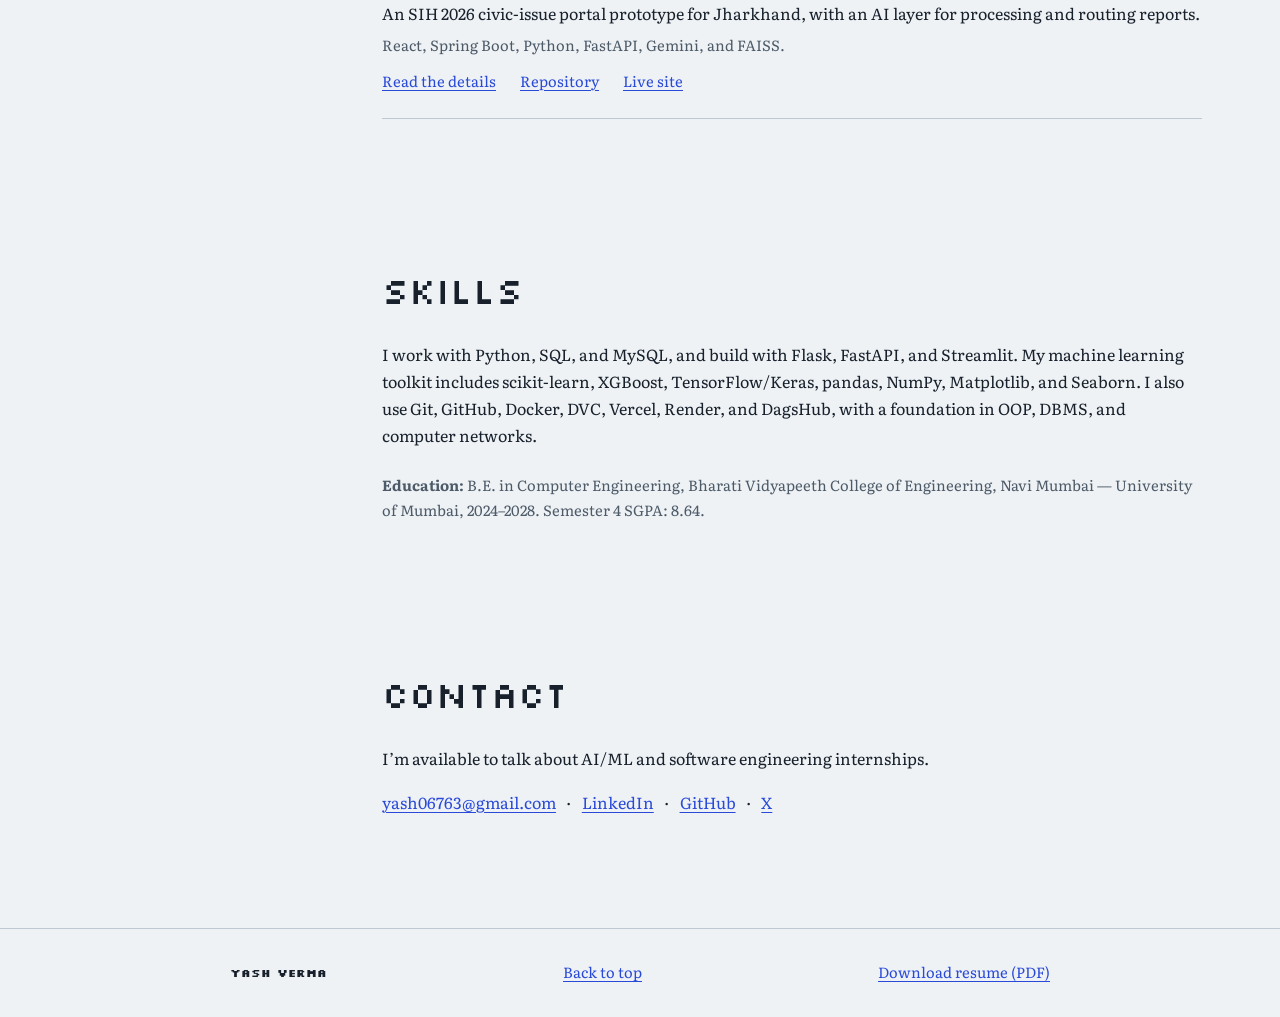
==== commit a9640d0d: "Live Demo links for CFPB project" ====
--- a/index.html
+++ b/index.html
@@ -73,7 +73,7 @@
           <div class="project-links">
             <a href="/projects/cfpb-complaint-classifier.html">Read the details</a>
             <a href="https://github.com/CodeSlavve/SupportTicket-ComplaintClassifier" target="_blank" rel="noreferrer">Repository</a>
-            <a href="https://supportticket-complaintclassifier.onrender.com" target="_blank" rel="noreferrer">Live API</a>
+            <a href="https://codeslavve.github.io/projects/cfpb-complaint-classifier-demo.html" target="_blank" rel="noreferrer">Live Demo</a>
           </div>
         </article>
         <article class="project-entry">
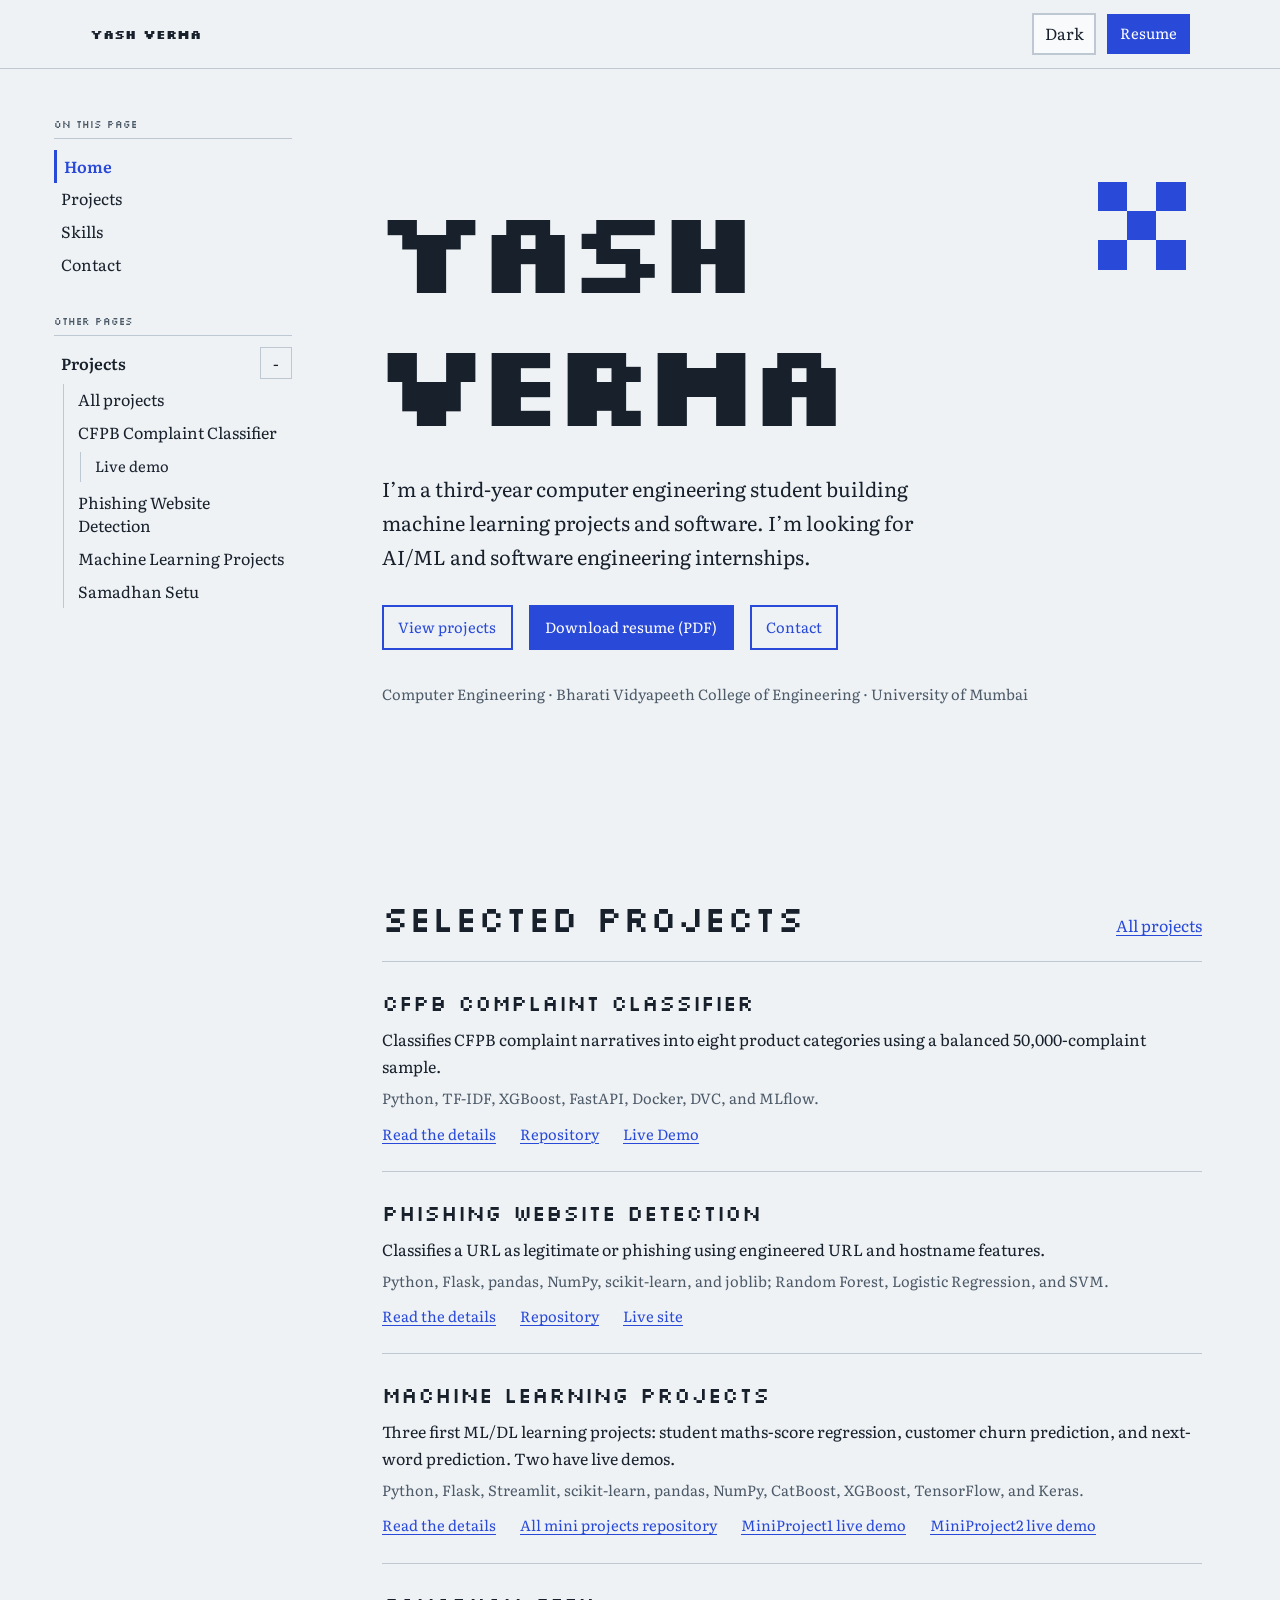
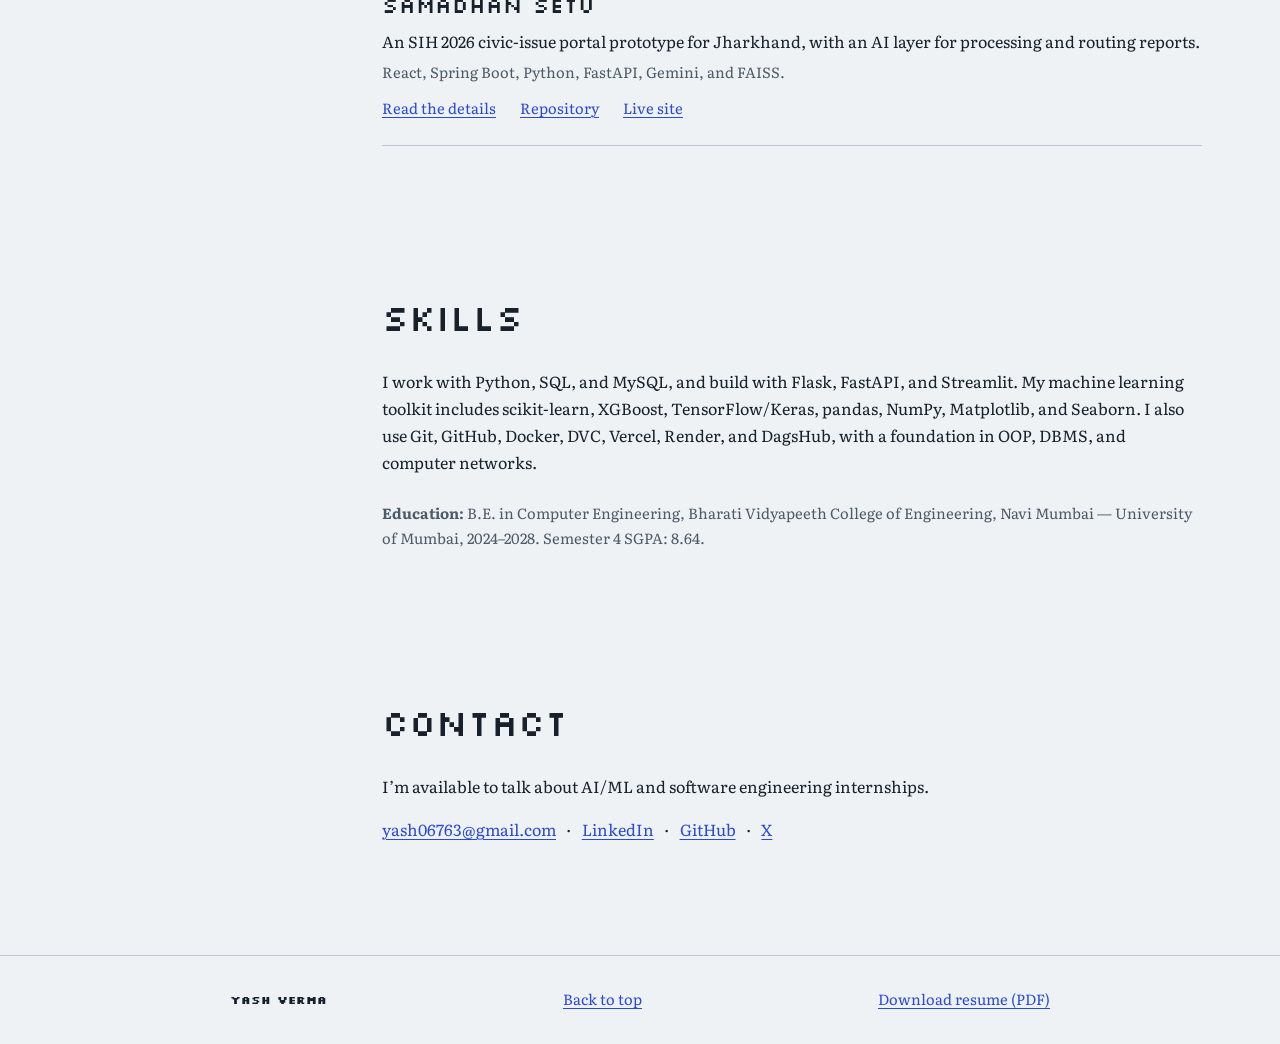
==== commit 9ae54299: "Document ML mini projects and add screenshots Describe all three projects as early ML/DL learning wo" ====
--- a/index.html
+++ b/index.html
@@ -88,11 +88,13 @@
         </article>
         <article class="project-entry">
           <h3><a href="/projects/machine-learning-projects.html">Machine learning projects</a></h3>
-          <p class="project-summary">A repository of smaller machine learning projects.</p>
-          <p class="project-stack">TODO — add the projects and their tools.</p>
+          <p class="project-summary">Three first ML/DL learning projects: student maths-score regression, customer churn prediction, and next-word prediction. Two have live demos.</p>
+          <p class="project-stack">Python, Flask, Streamlit, scikit-learn, pandas, NumPy, CatBoost, XGBoost, TensorFlow, and Keras.</p>
           <div class="project-links">
             <a href="/projects/machine-learning-projects.html">Read the details</a>
-            <a href="https://github.com/CodeSlavve/mlprojects" target="_blank" rel="noreferrer">Repository</a>
+            <a href="https://github.com/CodeSlavve/mlprojects" target="_blank" rel="noreferrer">All mini projects repository</a>
+            <a href="https://student-score-prediction-9mmm.onrender.com/" target="_blank" rel="noreferrer">MiniProject1 live demo</a>
+            <a href="https://customer-churn-prediction-9mmm.onrender.com/" target="_blank" rel="noreferrer">MiniProject2 live demo</a>
           </div>
         </article>
         <article class="project-entry">
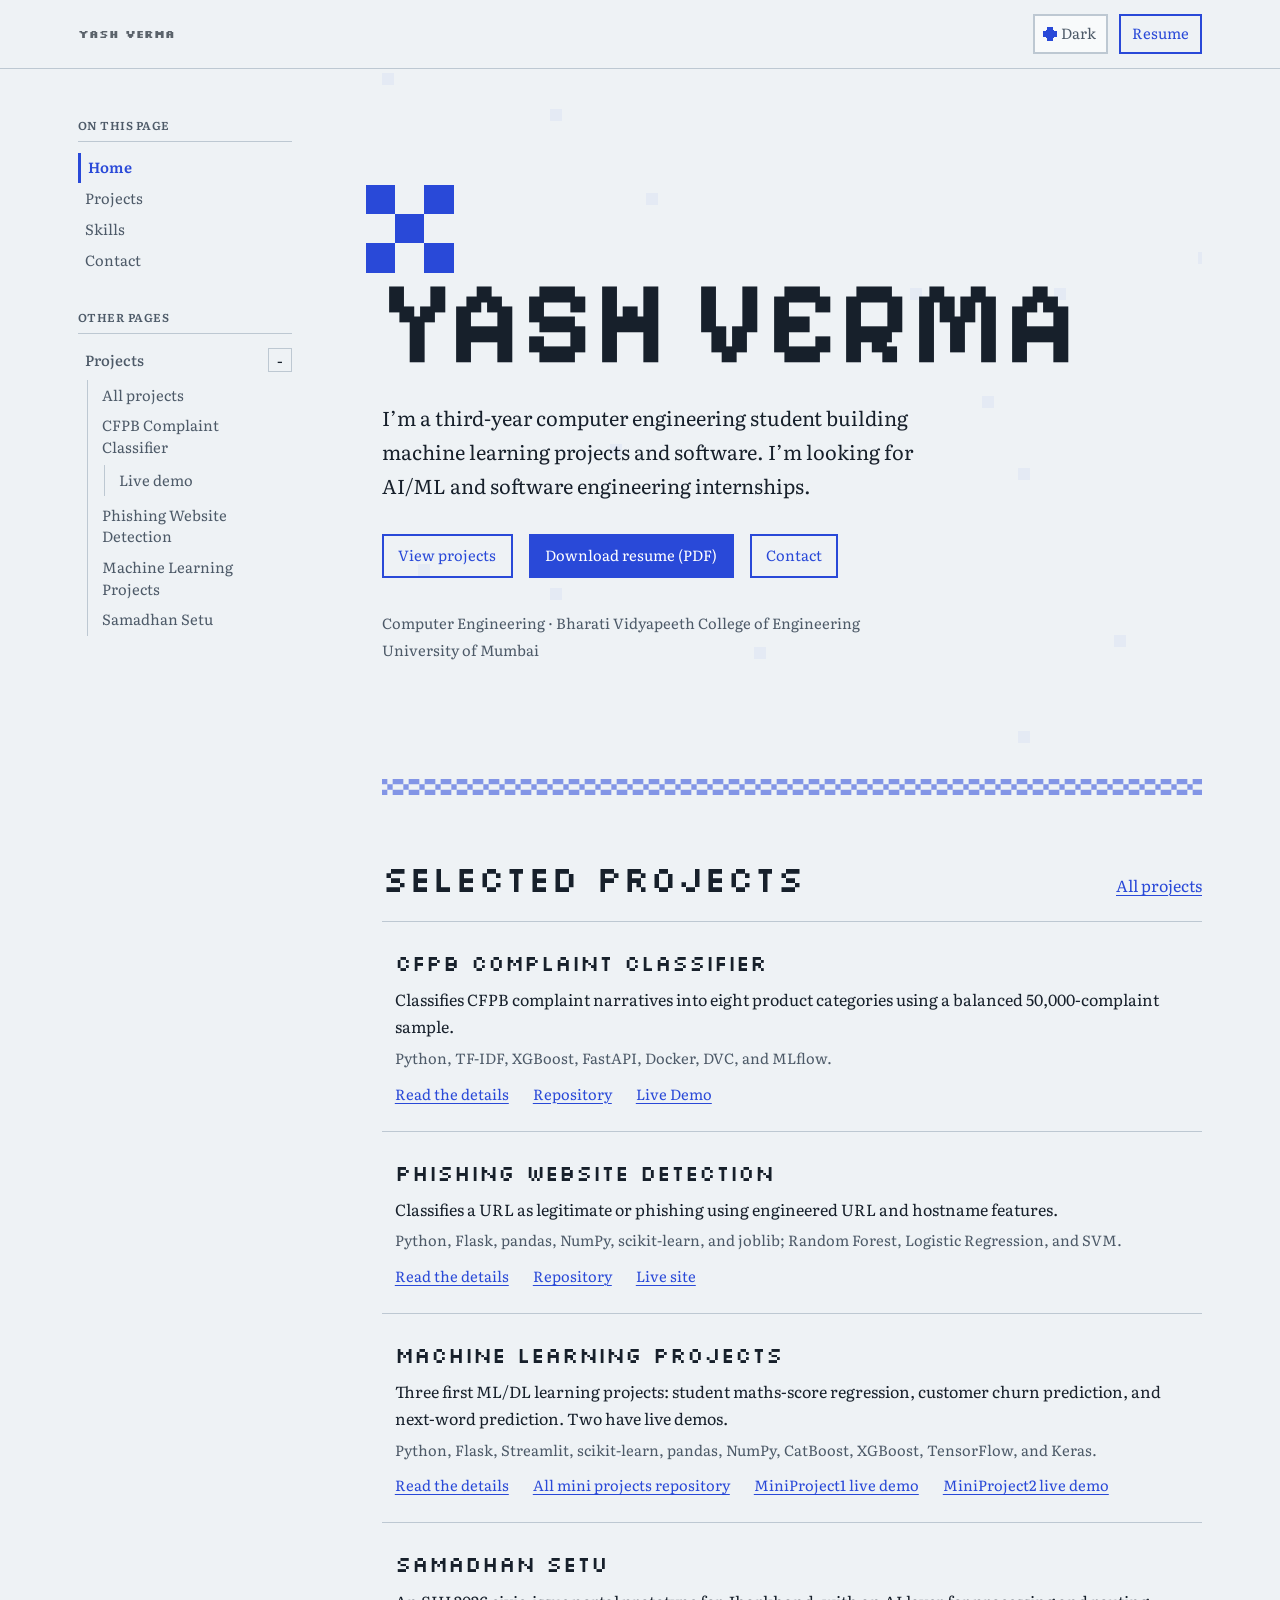
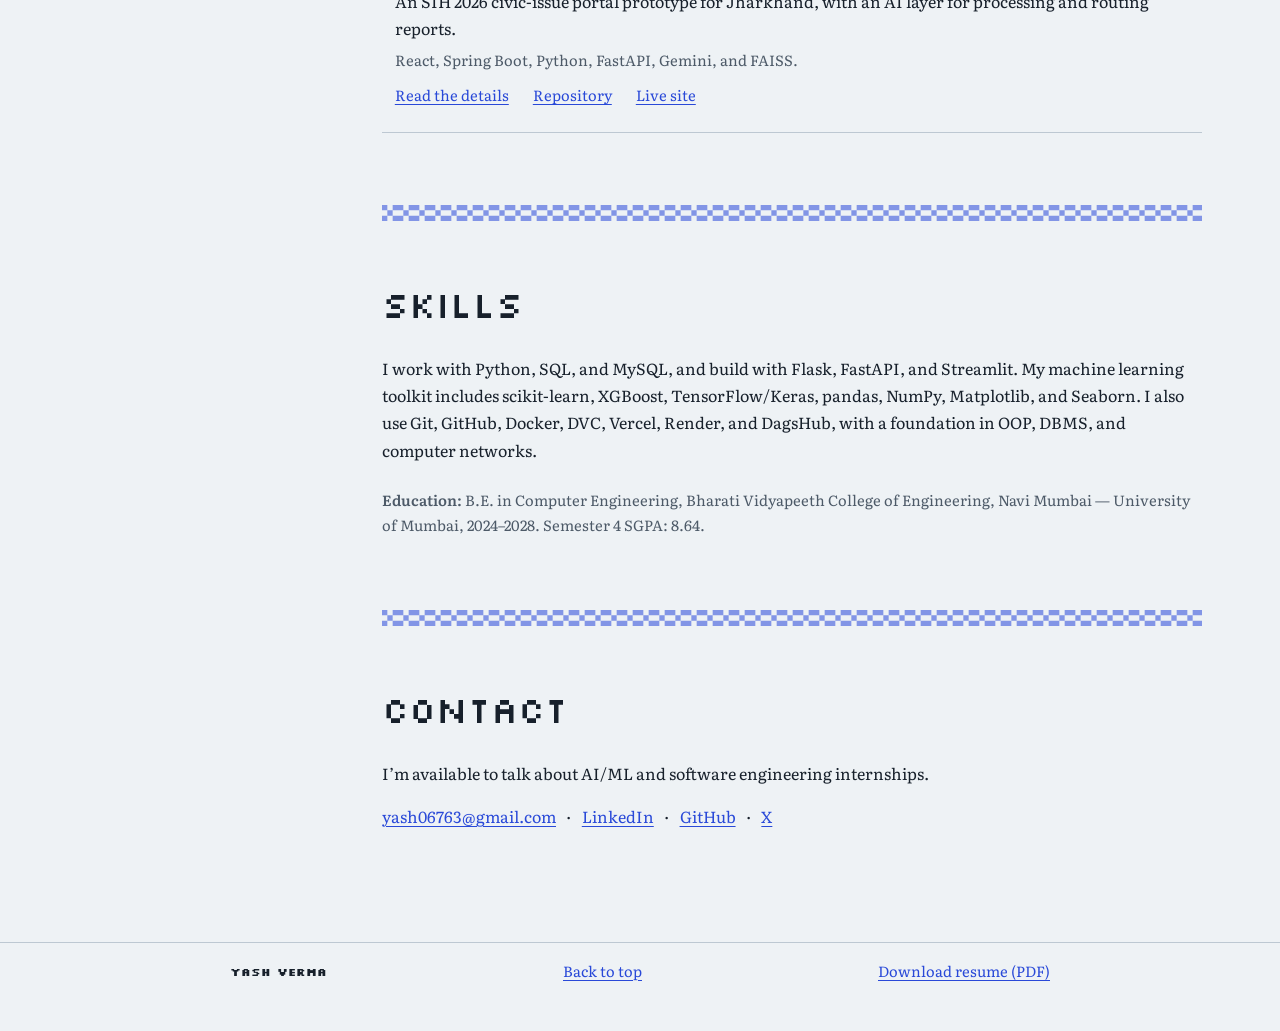
==== commit a0028831: "Add restrained pixel effects to portfolio Add the living hero canvas, shared checker details, and ac" ====
--- a/index.html
+++ b/index.html
@@ -8,6 +8,11 @@
   <meta property="og:type" content="website">
   <meta property="og:title" content="Yash Verma — Computer Engineering Student">
   <meta property="og:description" content="Projects, skills, and contact details for Yash Verma, a computer engineering student seeking internships.">
+  <meta property="og:image" content="https://codeslavve.github.io/assets/og-portfolio.png">
+  <meta property="og:image:width" content="1200">
+  <meta property="og:image:height" content="630">
+  <meta property="og:image:alt" content="Pixel-style Yash Verma portfolio preview, computer engineering student seeking AI/ML and software engineering internships.">
+  <meta name="twitter:card" content="summary_large_image">
   <meta property="og:url" content="https://YOUR-DOMAIN.example/">
   <link rel="canonical" href="https://YOUR-DOMAIN.example/">
   <link rel="icon" href="/assets/favicon.svg" type="image/svg+xml">
@@ -27,8 +32,9 @@
     })();
   </script>
   <script src="/js/main.js" defer></script>
+  <script src="/js/pixel-effects.js" defer></script>
 </head>
-<body id="top">
+<body id="top" class="home-page">
   <a class="skip-link" href="#main">Skip to content</a>
   <header class="site-header">
     <div class="header-inner">
@@ -49,6 +55,7 @@
     </aside>
     <main id="main" class="page-shell">
     <section class="hero" id="home" aria-labelledby="hero-title">
+      <canvas class="hero-canvas" aria-hidden="true"></canvas>
       <div class="hero-mark" aria-hidden="true"><span></span><span></span><span></span><span></span><span></span><span></span><span></span><span></span><span></span></div>
       <h1 id="hero-title">Yash<br class="hero-break"> Verma</h1>
       <p class="hero-copy">I’m a third-year computer engineering student building machine learning projects and software. I’m looking for AI/ML and software engineering internships.</p>
@@ -57,7 +64,7 @@
         <a class="button button-primary" href="/assets/Yash-Verma-Resume.pdf" download title="Download resume (PDF)">Download resume (PDF)</a>
         <a class="button button-secondary" href="#contact">Contact</a>
       </div>
-      <p class="education-note">Computer Engineering · Bharati Vidyapeeth College of Engineering · University of Mumbai</p>
+      <p class="education-note">Computer Engineering · Bharati Vidyapeeth College of Engineering<br>University of Mumbai</p>
     </section>
 
     <section class="content-section" id="projects" aria-labelledby="projects-heading">
--- a/css/styles.css
+++ b/css/styles.css
@@ -1,4 +1,43 @@
-@import url("https://fonts.googleapis.com/css2?family=Literata:opsz,wght@7..72,400;7..72,500;7..72,600&family=Silkscreen:wght@400;700&display=swap");
+@font-face {
+  font-family: "Literata";
+  font-style: normal;
+  font-weight: 400 600;
+  font-display: swap;
+  src: url("/assets/fonts/literata-latin.woff2") format("woff2");
+  unicode-range: U+0000-00FF, U+0131, U+0152-0153, U+02BB-02BC, U+02C6, U+02DA, U+02DC, U+0304, U+0308, U+0329, U+2000-206F, U+20AC, U+2122, U+2191, U+2193, U+2212, U+2215, U+FEFF, U+FFFD;
+}
+
+@font-face {
+  font-family: "Silkscreen";
+  font-style: normal;
+  font-weight: 400;
+  font-display: swap;
+  src: url("/assets/fonts/silkscreen-regular.woff2") format("woff2");
+}
+
+@font-face {
+  font-family: "Silkscreen";
+  font-style: normal;
+  font-weight: 700;
+  font-display: swap;
+  src: url("/assets/fonts/silkscreen-bold.woff2") format("woff2");
+}
+
+@font-face {
+  font-family: "Pixelify Sans";
+  font-style: normal;
+  font-weight: 400;
+  font-display: swap;
+  src: url("/assets/fonts/pixelify-sans-regular.ttf") format("truetype");
+}
+
+@font-face {
+  font-family: "Pixelify Sans";
+  font-style: normal;
+  font-weight: 700;
+  font-display: swap;
+  src: url("/assets/fonts/pixelify-sans-bold.ttf") format("truetype");
+}
 
 :root {
   color-scheme: light;
@@ -11,6 +50,7 @@
   --color-accent-contrast: #ffffff;
   --color-selection: #c9d5ff;
   --font-pixel: "Silkscreen", "Courier New", monospace;
+  --font-name: "Pixelify Sans", "Silkscreen", "Courier New", monospace;
   --font-body: "Literata", Georgia, "Times New Roman", serif;
   --type-xs: 0.78rem;
   --type-sm: 0.92rem;
@@ -53,7 +93,7 @@
 }
 
 body {
-  min-width: 320px;
+  min-width: 300px;
   margin: 0;
   background: var(--color-bg);
   color: var(--color-text);
@@ -112,14 +152,22 @@
   background: var(--color-bg);
 }
 
+.header-inner,
+.site-layout {
+  display: flex;
+  width: min(100% - 3rem, 1240px);
+  margin-inline: auto;
+}
+
 .header-inner {
-  display: flex;
-  width: min(100% - 2.5rem, 1100px);
   min-height: var(--header-height);
-  margin-inline: auto;
   align-items: center;
   justify-content: space-between;
   gap: var(--space-3);
+  display: grid;
+  grid-template-columns: minmax(205px, 240px) minmax(0, var(--content-width));
+  justify-content: center;
+  column-gap: clamp(2rem, 5vw, 5rem);
 }
 
 .brand,
@@ -133,22 +181,51 @@
 }
 
 .theme-toggle {
+  display: inline-flex;
   min-height: 2.5rem;
   padding: 0.35rem 0.65rem;
+  align-items: center;
+  gap: 0.45rem;
   border: 2px solid var(--color-border);
   background: var(--color-surface);
-  color: var(--color-text);
+  color: var(--color-muted);
   font: inherit;
+  font-size: var(--type-sm);
   cursor: pointer;
+}
+
+.theme-icon {
+  display: inline-block;
+  width: 8px;
+  height: 8px;
+  flex: 0 0 8px;
+  background: var(--color-accent);
+  animation: pixel-icon-in 160ms steps(4, end);
+}
+
+.theme-icon-sun {
+  box-shadow: 0 -4px 0 -1px var(--color-accent), 0 4px 0 -1px var(--color-accent), -4px 0 0 -1px var(--color-accent), 4px 0 0 -1px var(--color-accent);
+}
+
+.theme-icon-moon {
+  clip-path: polygon(50% 0, 100% 0, 100% 100%, 0 100%, 0 50%, 25% 50%, 25% 25%, 50% 25%);
+}
+
+@keyframes pixel-icon-in {
+  from { transform: rotate(-45deg) scale(0.65); }
+  to { transform: rotate(0) scale(1); }
 }
 
 .header-actions {
   display: flex;
   align-items: center;
   gap: var(--space-2);
+  grid-column: 2;
+  justify-self: end;
 }
 
 .button {
+  position: relative;
   display: inline-flex;
   min-height: 2.8rem;
   padding: 0.55rem 0.9rem;
@@ -173,6 +250,37 @@
   box-shadow: none;
 }
 
+.button::before,
+.button::after {
+  position: absolute;
+  width: 9px;
+  height: 9px;
+  border-color: var(--color-text);
+  border-style: solid;
+  content: "";
+  opacity: 0;
+  pointer-events: none;
+}
+
+.button::before {
+  top: -5px;
+  left: -5px;
+  border-width: 2px 0 0 2px;
+}
+
+.button::after {
+  right: -5px;
+  bottom: -5px;
+  border-width: 0 2px 2px 0;
+}
+
+.button:hover::before,
+.button:hover::after,
+.button:focus-visible::before,
+.button:focus-visible::after {
+  opacity: 1;
+}
+
 .button-primary {
   background: var(--color-accent);
   color: var(--color-accent-contrast);
@@ -198,6 +306,21 @@
   padding-inline: 0.7rem;
 }
 
+.header-resume.button-primary {
+  background: transparent;
+  color: var(--color-accent);
+}
+
+.header-resume.button-primary:hover {
+  background: var(--color-surface);
+  color: var(--color-text);
+}
+
+.home-page .brand {
+  font-size: 0.68rem;
+  opacity: 0.68;
+}
+
 .page-shell {
   width: min(100% - 2.5rem, var(--content-width));
   margin-inline: auto;
@@ -205,24 +328,49 @@
 
 .hero {
   position: relative;
+  isolation: isolate;
   display: flex;
   min-height: min(710px, calc(100svh - var(--header-height)));
-  padding-block: clamp(var(--space-7), 15vh, var(--space-8));
+  padding-block: clamp(var(--space-6), 10vh, var(--space-7));
   flex-direction: column;
   align-items: flex-start;
   justify-content: center;
 }
 
-.hero h1 {
+.hero-canvas {
+  position: absolute;
+  z-index: -1;
+  inset: 0;
+  width: 100%;
+  height: 100%;
+  image-rendering: pixelated;
+  pointer-events: none;
+}
+
+.hero > :not(.hero-canvas) {
   position: relative;
   z-index: 1;
+}
+
+.hero h1 {
   max-width: 100%;
-  margin: 0 0 var(--space-4) -0.08em;
-  font-family: var(--font-pixel);
+  margin: 0 0 var(--space-4);
+  font-family: var(--font-name);
   font-size: var(--type-display);
   font-weight: 700;
-  letter-spacing: -0.105em;
-  line-height: 1.14;
+  letter-spacing: 0.025em;
+  line-height: 0.88;
+  text-transform: uppercase;
+}
+
+.hero h1:hover {
+  animation: pixel-title-nudge 180ms steps(1, end);
+  text-shadow: 2px 0 var(--color-accent);
+}
+
+@keyframes pixel-title-nudge {
+  0%, 100% { transform: translateX(0); }
+  50% { transform: translateX(2px); }
 }
 
 .hero-break {
@@ -243,9 +391,11 @@
 }
 
 .education-note {
+  max-width: 42rem;
   margin: var(--space-5) 0 0;
   color: var(--color-muted);
   font-size: var(--type-sm);
+  line-height: 1.8;
 }
 
 .hero-mark {
@@ -257,6 +407,8 @@
   height: 88px;
   grid-template-columns: repeat(3, 1fr);
   grid-template-rows: repeat(3, 1fr);
+  transform: translate(var(--mark-shift-x, 0), var(--mark-shift-y, 0));
+  transition: transform 120ms steps(2, end);
 }
 
 .hero-mark span {
@@ -271,9 +423,46 @@
   visibility: hidden;
 }
 
+.hero-mark.is-hovered span:nth-child(1),
+.hero-mark.is-hovered span:nth-child(3),
+.hero-mark.is-hovered span:nth-child(5),
+.hero-mark.is-hovered span:nth-child(7),
+.hero-mark.is-hovered span:nth-child(9) {
+  visibility: hidden;
+}
+
+.hero-mark.is-hovered span:nth-child(2),
+.hero-mark.is-hovered span:nth-child(4),
+.hero-mark.is-hovered span:nth-child(6),
+.hero-mark.is-hovered span:nth-child(8) {
+  visibility: visible;
+}
+
 .content-section {
+  position: relative;
   padding-block: var(--space-7);
   scroll-margin-top: calc(var(--header-height) + var(--space-3));
+}
+
+.pixel-divider::before {
+  position: absolute;
+  top: 0;
+  left: 0;
+  width: 100%;
+  height: 16px;
+  background: url("/assets/checker-mark.svg") left center / 16px 16px repeat-x;
+  content: "";
+  opacity: 0.55;
+  transform: scaleX(1);
+  transform-origin: left;
+}
+
+.pixel-divider:not(.pixel-revealed)::before {
+  transform: scaleX(0);
+}
+
+.project-prose section.pixel-divider {
+  padding-top: calc(var(--space-4) + 1.1rem);
 }
 
 .content-section h2,
@@ -313,8 +502,41 @@
 }
 
 .project-entry {
-  padding-block: var(--space-4);
+  position: relative;
+  padding: var(--space-4) 0 var(--space-4) 0.8rem;
   border-bottom: 1px solid var(--color-border);
+  transition: border-bottom-width 100ms steps(2, end), border-bottom-color 100ms steps(2, end);
+}
+
+.project-entry::before {
+  position: absolute;
+  top: calc(var(--space-4) + 0.62rem);
+  left: 0;
+  width: 6px;
+  height: 6px;
+  background: var(--color-accent);
+  content: "";
+  opacity: 0;
+  transform: translateX(-5px);
+  transition: opacity 100ms steps(2, end), transform 100ms steps(2, end);
+}
+
+.project-entry:hover {
+  border-bottom-width: 2px;
+  border-bottom-color: var(--color-accent);
+}
+
+.project-entry:hover::before,
+.project-entry:focus-within::before {
+  opacity: 1;
+  transform: translateX(0);
+}
+
+.project-entry h2:hover,
+.project-entry h3:hover,
+.content-section h2:hover,
+.project-prose h2:hover {
+  animation: pixel-title-nudge 180ms steps(1, end);
 }
 
 .project-entry h2,
@@ -386,7 +608,9 @@
 }
 
 .site-footer {
+  position: relative;
   border-top: 1px solid var(--color-border);
+  overflow: hidden;
 }
 
 .footer-inner {
@@ -398,6 +622,7 @@
   justify-content: space-between;
   gap: var(--space-3);
   font-size: var(--type-sm);
+  padding-bottom: 2rem;
 }
 
 .footer-name {
@@ -537,7 +762,7 @@
 .demo-result {
   margin-top: var(--space-4);
   padding: var(--space-3);
-  border: 1px solid var(--color-border);
+  border: 1px solid transparent;
   background: var(--color-surface);
   overflow-wrap: anywhere;
 }
@@ -624,6 +849,7 @@
 }
 
 .project-prose section {
+  position: relative;
   padding-block: var(--space-4);
 }
 
@@ -642,7 +868,29 @@
 
 .plain-link-list {
   margin: 0;
+  padding: 0;
+  list-style: none;
+}
+
+.project-prose ul:not(.plain-link-list) {
+  padding-left: 0;
+  list-style: none;
+}
+
+.project-prose li {
+  position: relative;
+  margin-block: 0.45rem;
   padding-left: 1.25rem;
+}
+
+.project-prose li::before {
+  position: absolute;
+  top: 0.55em;
+  left: 0;
+  width: 12px;
+  height: 12px;
+  background: url("/assets/checker-mark.svg") center / contain no-repeat;
+  content: "";
 }
 
 .project-pagination {
@@ -692,9 +940,10 @@
 .error-code {
   margin: 0 0 var(--space-3);
   color: var(--color-accent);
-  font-family: var(--font-pixel);
+  font-family: var(--font-name);
   font-size: clamp(3rem, 12vw, 6rem);
   font-weight: 700;
+  letter-spacing: 0.025em;
   line-height: 1;
 }
 
@@ -720,6 +969,40 @@
   visibility: hidden;
 }
 
+.error-pixels {
+  background: url("/assets/checker-mark.svg") center / contain no-repeat;
+}
+
+.error-pixels span {
+  visibility: hidden;
+}
+
+body.easter-egg {
+  --color-bg: #2949d8;
+  --color-surface: #203da8;
+  --color-text: #ffffff;
+  --color-muted: #eef2ff;
+  --color-border: #8298ff;
+  --color-accent: #ffffff;
+  --color-accent-contrast: #17202b;
+  --color-selection: #8298ff;
+}
+
+body.pixel-cursor,
+body.pixel-cursor a,
+body.pixel-cursor button {
+  cursor: url("/assets/pixel-cursor.svg") 2 2, auto;
+}
+
+body.pixel-cursor input,
+body.pixel-cursor textarea {
+  cursor: text;
+}
+
+.pixel-divider::before {
+  transition: transform 900ms steps(12, end);
+}
+
 @media (max-width: 640px) {
   :root {
     --header-height: 4rem;
@@ -790,6 +1073,7 @@
 
   .footer-inner {
     padding-block: var(--space-3);
+    padding-bottom: 2.75rem;
     flex-wrap: wrap;
     justify-content: flex-start;
     column-gap: var(--space-4);
@@ -818,7 +1102,7 @@
 
 @media (max-width: 380px) {
   .header-inner {
-    width: calc(100% - 1rem);
+    width: calc(100% - 1.5rem);
   }
 
   .brand {
@@ -849,9 +1133,7 @@
 
 .site-layout {
   display: grid;
-  width: min(100% - 3rem, 1240px);
-  margin-inline: auto;
-  grid-template-columns: minmax(205px, 240px) minmax(0, 820px);
+  grid-template-columns: minmax(205px, 240px) minmax(0, var(--content-width));
   justify-content: center;
   align-items: start;
   column-gap: clamp(2rem, 5vw, 5rem);
@@ -868,7 +1150,7 @@
   position: sticky;
   top: calc(var(--header-height) + var(--space-3));
   max-height: calc(100vh - var(--header-height) - var(--space-5));
-  margin-left: calc(-1 * clamp(0.5rem, 2vw, 1.5rem));
+  margin-left: 0;
   padding-block: var(--space-5);
   padding-right: var(--space-3);
   overflow-y: auto;
@@ -905,10 +1187,12 @@
   padding-bottom: var(--space-1);
   border-bottom: 1px solid var(--color-border);
   color: var(--color-muted);
-  font-family: var(--font-pixel);
-  font-size: 0.62rem;
-  font-weight: 400;
+  font-family: var(--font-body);
+  font-size: 0.72rem;
+  font-weight: 600;
+  letter-spacing: 0.04em;
   line-height: 1.7;
+  text-transform: uppercase;
 }
 
 .sidebar-list,
@@ -927,7 +1211,8 @@
   display: block;
   padding: 0.3rem 0.45rem;
   overflow-wrap: anywhere;
-  color: var(--color-text);
+  color: var(--color-muted);
+  font-size: var(--type-sm);
   line-height: 1.45;
   text-decoration: none;
 }
@@ -951,18 +1236,18 @@
 
 .project-parent {
   display: grid;
-  grid-template-columns: minmax(0, 1fr) 2rem;
+  grid-template-columns: minmax(0, 1fr) 1.5rem;
   align-items: center;
 }
 
 .project-parent > a {
-  font-weight: 600;
+  font-weight: 500;
 }
 
 .tree-toggle {
   display: inline-grid;
-  width: 2rem;
-  height: 2rem;
+  width: 1.5rem;
+  height: 1.5rem;
   padding: 0;
   place-items: center;
   border: 1px solid var(--color-border);
@@ -1020,11 +1305,17 @@
 
 @media (max-width: 900px) {
   .site-layout {
-    display: flex;
     width: min(100% - 2.5rem, var(--content-width));
     flex-direction: column;
     align-items: stretch;
     gap: 0;
+    display: flex;
+  }
+
+  .header-inner {
+    display: flex;
+    width: min(100% - 2.5rem, var(--content-width));
+    justify-content: space-between;
   }
 
   .site-sidebar {
@@ -1087,6 +1378,10 @@
     width: min(100% - 1.5rem, var(--content-width));
   }
 
+  .header-inner {
+    width: min(100% - 1.5rem, var(--content-width));
+  }
+
   .sidebar-content {
     grid-template-columns: minmax(0, 1fr);
   }
@@ -1097,4 +1392,28 @@
   .tree-toggle {
     scroll-behavior: auto;
   }
-}
+
+  .hero-mark,
+  .theme-icon,
+  .button,
+  .project-entry,
+  .project-entry::before,
+  .pixel-divider::before {
+    animation: none !important;
+    transition: none !important;
+  }
+
+  .pixel-divider:not(.pixel-revealed)::before {
+    transform: none;
+  }
+
+  .hero h1:hover,
+  .project-entry h2:hover,
+  .project-entry h3:hover,
+  .content-section h2:hover,
+  .project-prose h2:hover {
+    animation: none;
+    text-shadow: none;
+    transform: none;
+  }
+}
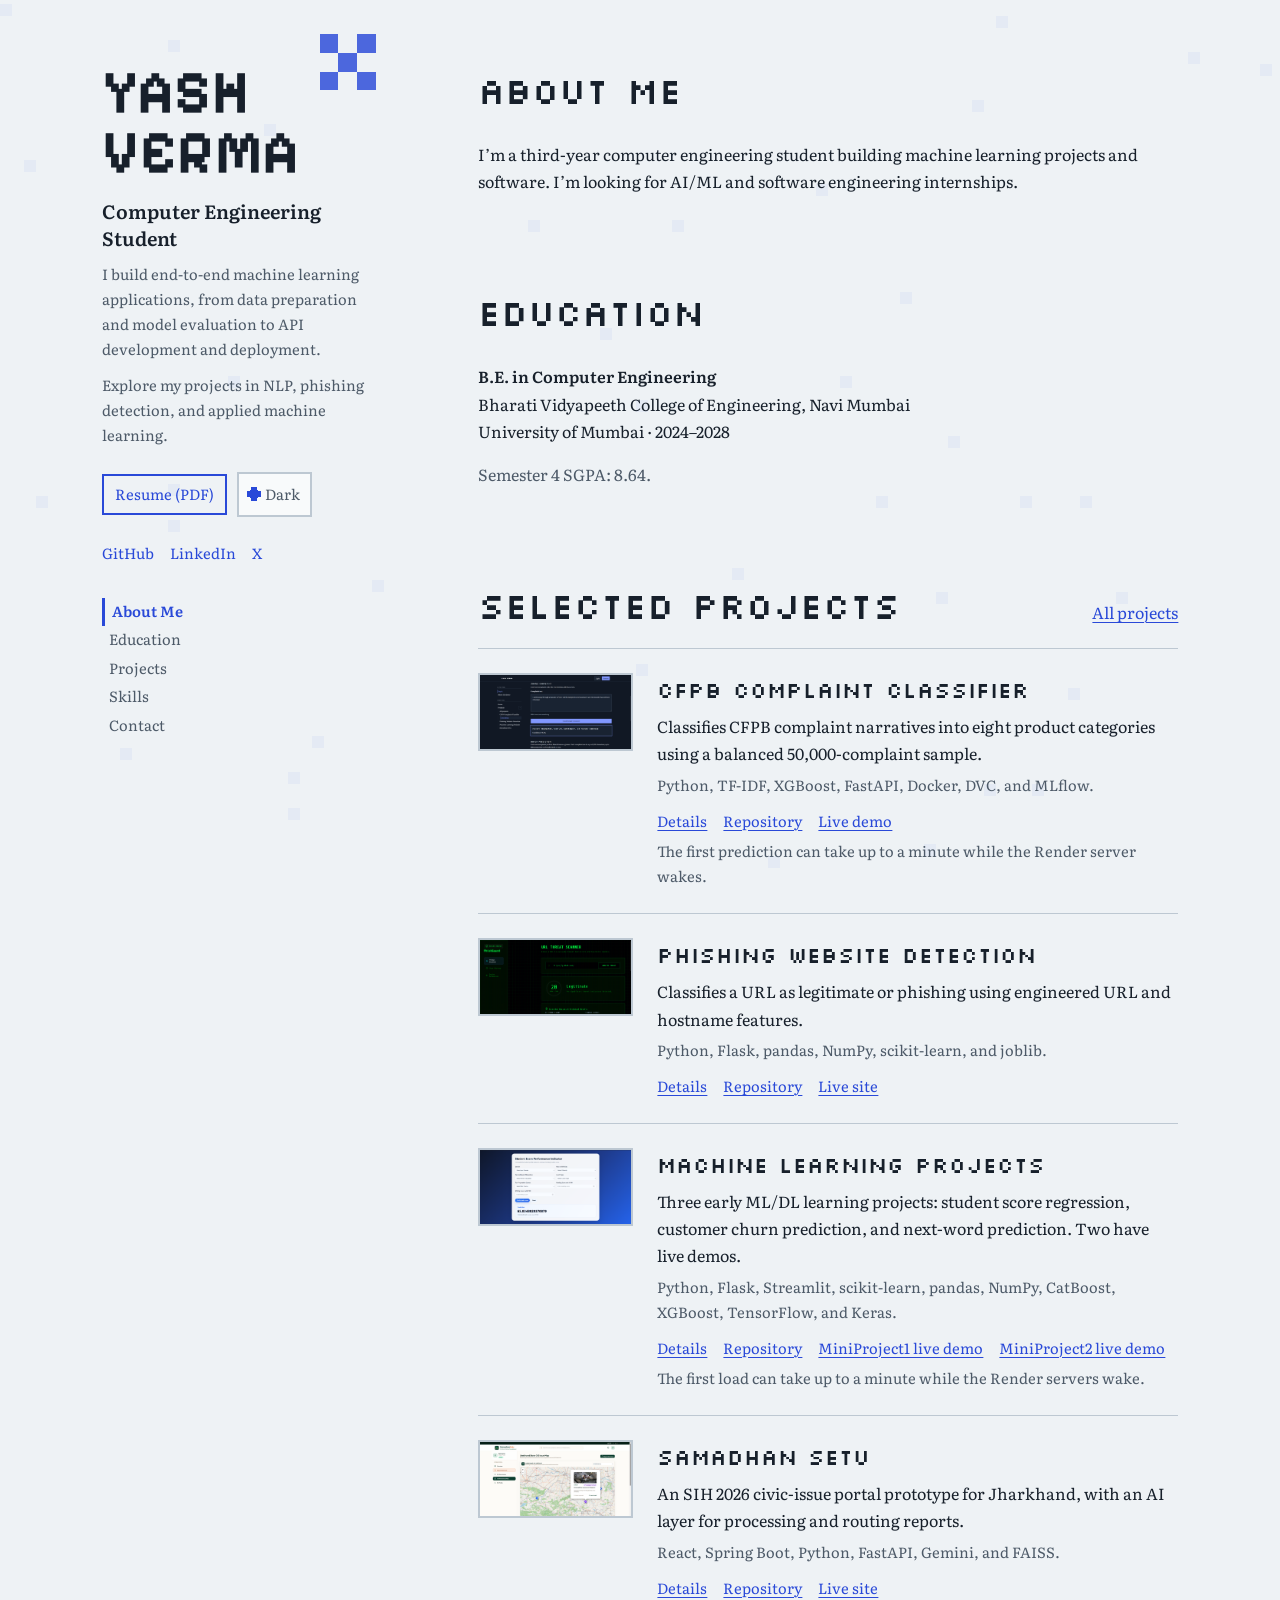
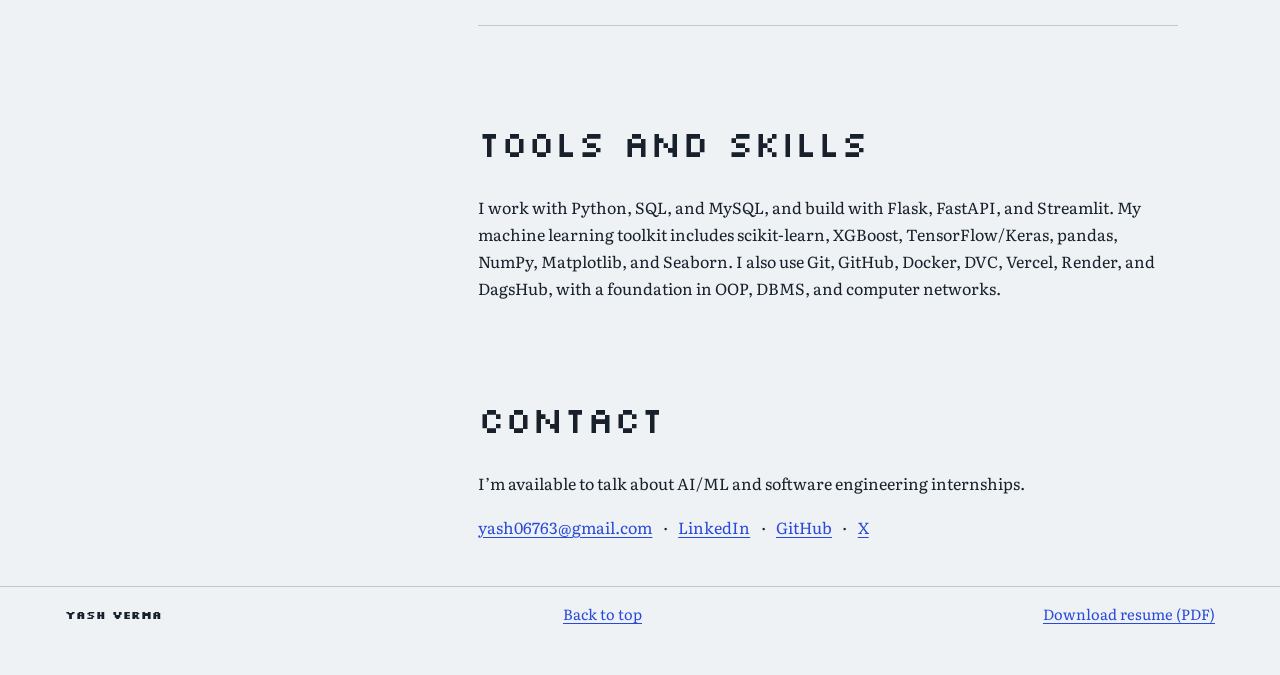
==== commit 1219e4dc: "Redesign portfolio with pixel-inspired layout Refresh the homepage layout and extend the interactive" ====
--- a/index.html
+++ b/index.html
@@ -13,10 +13,10 @@
   <meta property="og:image:height" content="630">
   <meta property="og:image:alt" content="Pixel-style Yash Verma portfolio preview, computer engineering student seeking AI/ML and software engineering internships.">
   <meta name="twitter:card" content="summary_large_image">
-  <meta property="og:url" content="https://YOUR-DOMAIN.example/">
-  <link rel="canonical" href="https://YOUR-DOMAIN.example/">
+  <meta property="og:url" content="https://codeslavve.github.io/">
+  <link rel="canonical" href="https://codeslavve.github.io/">
   <link rel="icon" href="/assets/favicon.svg" type="image/svg+xml">
-  <link rel="stylesheet" href="/css/styles.css">
+  <link rel="stylesheet" href="/css/styles.css?v=2">
   <script>
     (() => {
       let theme = null;
@@ -32,39 +32,46 @@
     })();
   </script>
   <script src="/js/main.js" defer></script>
-  <script src="/js/pixel-effects.js" defer></script>
+  <script src="/js/pixel-effects.js?v=4" defer></script>
 </head>
 <body id="top" class="home-page">
   <a class="skip-link" href="#main">Skip to content</a>
-  <header class="site-header">
-    <div class="header-inner">
-      <a class="brand" href="/" aria-label="Yash Verma, home">Yash Verma</a>
-      <div class="header-actions">
-        <button class="theme-toggle" type="button" aria-pressed="false" aria-label="Switch to dark mode">Dark</button>
-        <a class="button button-primary header-resume" href="/assets/Yash-Verma-Resume.pdf" download title="Download resume (PDF)">Resume</a>
-      </div>
-    </div>
-  </header>
-
+  <canvas class="hero-canvas page-canvas" aria-hidden="true"></canvas>
   <div class="site-layout">
-    <aside class="site-sidebar" aria-label="Page navigation">
+    <aside class="site-sidebar home-sidebar" aria-label="Profile and page navigation">
+      <section class="profile-block hero" id="home" aria-labelledby="hero-title">
+        <div class="hero-mark" aria-hidden="true"><span></span><span></span><span></span><span></span><span></span><span></span><span></span><span></span><span></span></div>
+        <h1 id="hero-title">Yash<br>Verma</h1>
+        <p class="profile-role">Computer Engineering Student</p>
+        <div class="profile-copy">
+          <p>I build end-to-end machine learning applications, from data preparation and model evaluation to API development and deployment.</p>
+          <p>Explore my projects in NLP, phishing detection, and applied machine learning.</p>
+        </div>
+        <div class="profile-actions">
+          <a class="button button-primary header-resume" href="/assets/Yash-Verma-Resume.pdf" download title="Download resume (PDF)">Resume (PDF)</a>
+          <button class="theme-toggle" type="button" aria-pressed="false" aria-label="Switch to dark mode">Dark</button>
+        </div>
+        <nav class="profile-socials" aria-label="Social links">
+          <a href="https://github.com/CodeSlavve" target="_blank" rel="noreferrer">GitHub</a>
+          <a href="https://www.linkedin.com/in/yash-verma-304131406/" target="_blank" rel="noreferrer">LinkedIn</a>
+          <a href="https://x.com/maalikk__" target="_blank" rel="noreferrer">X</a>
+        </nav>
+      </section>
       <button class="sidebar-toggle" type="button" aria-label="Toggle page navigation" aria-expanded="false" aria-controls="sidebar-content" hidden>Navigation</button>
       <div class="sidebar-content" id="sidebar-content">
-        <noscript><nav class="noscript-sidebar" aria-label="Page sections"><a href="#home">Home</a><a href="#projects">Projects</a><a href="#skills">Skills</a><a href="#contact">Contact</a></nav></noscript>
+        <noscript><nav class="noscript-sidebar" aria-label="Page sections"><a href="#about">About</a><a href="#education">Education</a><a href="#projects">Projects</a><a href="#skills">Skills</a><a href="#contact">Contact</a></nav></noscript>
       </div>
     </aside>
     <main id="main" class="page-shell">
-    <section class="hero" id="home" aria-labelledby="hero-title">
-      <canvas class="hero-canvas" aria-hidden="true"></canvas>
-      <div class="hero-mark" aria-hidden="true"><span></span><span></span><span></span><span></span><span></span><span></span><span></span><span></span><span></span></div>
-      <h1 id="hero-title">Yash<br class="hero-break"> Verma</h1>
-      <p class="hero-copy">I’m a third-year computer engineering student building machine learning projects and software. I’m looking for AI/ML and software engineering internships.</p>
-      <div class="hero-actions">
-        <a class="button button-secondary" href="#projects">View projects</a>
-        <a class="button button-primary" href="/assets/Yash-Verma-Resume.pdf" download title="Download resume (PDF)">Download resume (PDF)</a>
-        <a class="button button-secondary" href="#contact">Contact</a>
-      </div>
-      <p class="education-note">Computer Engineering · Bharati Vidyapeeth College of Engineering<br>University of Mumbai</p>
+    <section class="content-section home-about" id="about" aria-labelledby="about-heading">
+      <h2 id="about-heading">About Me</h2>
+      <p>I’m a third-year computer engineering student building machine learning projects and software. I’m looking for AI/ML and software engineering internships.</p>
+    </section>
+
+    <section class="content-section home-education" id="education" aria-labelledby="education-heading">
+      <h2 id="education-heading">Education</h2>
+      <p><strong>B.E. in Computer Engineering</strong><br>Bharati Vidyapeeth College of Engineering, Navi Mumbai<br>University of Mumbai · 2024–2028</p>
+      <p>Semester 4 SGPA: 8.64.</p>
     </section>
 
     <section class="content-section" id="projects" aria-labelledby="projects-heading">
@@ -73,54 +80,67 @@
         <a class="quiet-link" href="/projects/">All projects</a>
       </div>
       <div class="project-list">
-        <article class="project-entry">
-          <h3><a href="/projects/cfpb-complaint-classifier.html">CFPB Complaint Classifier</a></h3>
-          <p class="project-summary">Classifies CFPB complaint narratives into eight product categories using a balanced 50,000-complaint sample.</p>
-          <p class="project-stack">Python, TF-IDF, XGBoost, FastAPI, Docker, DVC, and MLflow.</p>
-          <div class="project-links">
-            <a href="/projects/cfpb-complaint-classifier.html">Read the details</a>
-            <a href="https://github.com/CodeSlavve/SupportTicket-ComplaintClassifier" target="_blank" rel="noreferrer">Repository</a>
-            <a href="https://codeslavve.github.io/projects/cfpb-complaint-classifier-demo.html" target="_blank" rel="noreferrer">Live Demo</a>
+        <article class="project-entry home-project-entry">
+          <img src="/assets/cfpb-complaint-classifier.png" alt="Complaint classifier demo showing an example prediction">
+          <div class="home-project-copy">
+            <h3><a href="/projects/cfpb-complaint-classifier.html">CFPB Complaint Classifier</a></h3>
+            <p class="project-summary">Classifies CFPB complaint narratives into eight product categories using a balanced 50,000-complaint sample.</p>
+            <p class="project-stack">Python, TF-IDF, XGBoost, FastAPI, Docker, DVC, and MLflow.</p>
+            <div class="project-links">
+              <a href="/projects/cfpb-complaint-classifier.html">Details</a>
+              <a href="https://github.com/CodeSlavve/SupportTicket-ComplaintClassifier" target="_blank" rel="noreferrer">Repository</a>
+              <a href="https://codeslavve.github.io/projects/cfpb-complaint-classifier-demo.html" target="_blank" rel="noreferrer">Live demo</a>
+            </div>
+            <p class="demo-wake-note">The first prediction can take up to a minute while the Render server wakes.</p>
           </div>
         </article>
-        <article class="project-entry">
-          <h3><a href="/projects/phishing-website-detection.html">Phishing Website Detection</a></h3>
-          <p class="project-summary">Classifies a URL as legitimate or phishing using engineered URL and hostname features.</p>
-          <p class="project-stack">Python, Flask, pandas, NumPy, scikit-learn, and joblib; Random Forest, Logistic Regression, and SVM.</p>
-          <div class="project-links">
-            <a href="/projects/phishing-website-detection.html">Read the details</a>
-            <a href="https://github.com/Atharvsurya/PhishingWebsiteDetection" target="_blank" rel="noreferrer">Repository</a>
-            <a href="https://phishguard-pearl.vercel.app" target="_blank" rel="noreferrer">Live site</a>
+        <article class="project-entry home-project-entry">
+          <img src="/assets/phishing-website-detection.png" alt="Phishing URL scanner showing a sample website classification">
+          <div class="home-project-copy">
+            <h3><a href="/projects/phishing-website-detection.html">Phishing Website Detection</a></h3>
+            <p class="project-summary">Classifies a URL as legitimate or phishing using engineered URL and hostname features.</p>
+            <p class="project-stack">Python, Flask, pandas, NumPy, scikit-learn, and joblib.</p>
+            <div class="project-links">
+              <a href="/projects/phishing-website-detection.html">Details</a>
+              <a href="https://github.com/Atharvsurya/PhishingWebsiteDetection" target="_blank" rel="noreferrer">Repository</a>
+              <a href="https://phishguard-pearl.vercel.app" target="_blank" rel="noreferrer">Live site</a>
+            </div>
           </div>
         </article>
-        <article class="project-entry">
-          <h3><a href="/projects/machine-learning-projects.html">Machine learning projects</a></h3>
-          <p class="project-summary">Three first ML/DL learning projects: student maths-score regression, customer churn prediction, and next-word prediction. Two have live demos.</p>
-          <p class="project-stack">Python, Flask, Streamlit, scikit-learn, pandas, NumPy, CatBoost, XGBoost, TensorFlow, and Keras.</p>
-          <div class="project-links">
-            <a href="/projects/machine-learning-projects.html">Read the details</a>
-            <a href="https://github.com/CodeSlavve/mlprojects" target="_blank" rel="noreferrer">All mini projects repository</a>
-            <a href="https://student-score-prediction-9mmm.onrender.com/" target="_blank" rel="noreferrer">MiniProject1 live demo</a>
-            <a href="https://customer-churn-prediction-9mmm.onrender.com/" target="_blank" rel="noreferrer">MiniProject2 live demo</a>
+        <article class="project-entry home-project-entry">
+          <img src="/assets/ml-student-score-prediction.png" alt="Student maths-score prediction interface">
+          <div class="home-project-copy">
+            <h3><a href="/projects/machine-learning-projects.html">Machine Learning Projects</a></h3>
+            <p class="project-summary">Three early ML/DL learning projects: student score regression, customer churn prediction, and next-word prediction. Two have live demos.</p>
+            <p class="project-stack">Python, Flask, Streamlit, scikit-learn, pandas, NumPy, CatBoost, XGBoost, TensorFlow, and Keras.</p>
+            <div class="project-links">
+              <a href="/projects/machine-learning-projects.html">Details</a>
+              <a href="https://github.com/CodeSlavve/mlprojects" target="_blank" rel="noreferrer">Repository</a>
+              <a href="https://student-score-prediction-9mmm.onrender.com/" target="_blank" rel="noreferrer">MiniProject1 live demo</a>
+              <a href="https://customer-churn-prediction-9mmm.onrender.com/" target="_blank" rel="noreferrer">MiniProject2 live demo</a>
+            </div>
+            <p class="demo-wake-note">The first load can take up to a minute while the Render servers wake.</p>
           </div>
         </article>
-        <article class="project-entry">
-          <h3><a href="/projects/samadhan-setu.html">Samadhan Setu</a></h3>
-          <p class="project-summary">An SIH 2026 civic-issue portal prototype for Jharkhand, with an AI layer for processing and routing reports.</p>
-          <p class="project-stack">React, Spring Boot, Python, FastAPI, Gemini, and FAISS.</p>
-          <div class="project-links">
-            <a href="/projects/samadhan-setu.html">Read the details</a>
-            <a href="https://github.com/shetty141106/Samadhana_Setu" target="_blank" rel="noreferrer">Repository</a>
-            <a href="https://samadhansetu2026.vercel.app/" target="_blank" rel="noreferrer">Live site</a>
+        <article class="project-entry home-project-entry">
+          <img src="/assets/samadhan-setu.png" alt="Samadhan Setu citizen portal showing a civic issue map">
+          <div class="home-project-copy">
+            <h3><a href="/projects/samadhan-setu.html">Samadhan Setu</a></h3>
+            <p class="project-summary">An SIH 2026 civic-issue portal prototype for Jharkhand, with an AI layer for processing and routing reports.</p>
+            <p class="project-stack">React, Spring Boot, Python, FastAPI, Gemini, and FAISS.</p>
+            <div class="project-links">
+              <a href="/projects/samadhan-setu.html">Details</a>
+              <a href="https://github.com/shetty141106/Samadhana_Setu" target="_blank" rel="noreferrer">Repository</a>
+              <a href="https://samadhansetu2026.vercel.app/" target="_blank" rel="noreferrer">Live site</a>
+            </div>
           </div>
         </article>
       </div>
     </section>
 
     <section class="content-section" id="skills" aria-labelledby="skills-heading">
-      <h2 id="skills-heading">Skills</h2>
+      <h2 id="skills-heading">Tools and skills</h2>
       <p>I work with Python, SQL, and MySQL, and build with Flask, FastAPI, and Streamlit. My machine learning toolkit includes scikit-learn, XGBoost, TensorFlow/Keras, pandas, NumPy, Matplotlib, and Seaborn. I also use Git, GitHub, Docker, DVC, Vercel, Render, and DagsHub, with a foundation in OOP, DBMS, and computer networks.</p>
-      <p class="education-detail"><strong>Education:</strong> B.E. in Computer Engineering, Bharati Vidyapeeth College of Engineering, Navi Mumbai — University of Mumbai, 2024–2028. Semester 4 SGPA: 8.64.</p>
     </section>
 
     <section class="content-section contact-section" id="contact" aria-labelledby="contact-heading">
--- a/css/styles.css
+++ b/css/styles.css
@@ -444,27 +444,6 @@
   scroll-margin-top: calc(var(--header-height) + var(--space-3));
 }
 
-.pixel-divider::before {
-  position: absolute;
-  top: 0;
-  left: 0;
-  width: 100%;
-  height: 16px;
-  background: url("/assets/checker-mark.svg") left center / 16px 16px repeat-x;
-  content: "";
-  opacity: 0.55;
-  transform: scaleX(1);
-  transform-origin: left;
-}
-
-.pixel-divider:not(.pixel-revealed)::before {
-  transform: scaleX(0);
-}
-
-.project-prose section.pixel-divider {
-  padding-top: calc(var(--space-4) + 1.1rem);
-}
-
 .content-section h2,
 .project-prose h2 {
   margin: 0 0 var(--space-4);
@@ -699,6 +678,13 @@
   margin: calc(-1 * var(--space-5)) 0 var(--space-5);
 }
 
+.demo-wake-note {
+  display: block;
+  margin: var(--space-2) 0 0;
+  color: var(--color-muted);
+  font-size: var(--type-sm);
+}
+
 .demo-form {
   display: grid;
   gap: var(--space-3);
@@ -999,10 +985,6 @@
   cursor: text;
 }
 
-.pixel-divider::before {
-  transition: transform 900ms steps(12, end);
-}
-
 @media (max-width: 640px) {
   :root {
     --header-height: 4rem;
@@ -1128,6 +1110,254 @@
   *::after {
     scroll-behavior: auto !important;
     transition-duration: 0.01ms !important;
+  }
+}
+
+.home-page .site-layout {
+  position: relative;
+  z-index: 1;
+  width: min(100% - 3rem, 1150px);
+  grid-template-columns: minmax(220px, 300px) minmax(0, 700px);
+  column-gap: clamp(2rem, 6vw, 5rem);
+}
+
+.page-canvas {
+  position: fixed;
+  z-index: 0;
+  inset: 0;
+  width: 100vw;
+  height: 100vh;
+}
+
+.has-page-canvas {
+  isolation: isolate;
+}
+
+.has-page-canvas > .site-layout,
+.has-page-canvas > .site-footer {
+  position: relative;
+  z-index: 1;
+}
+
+.has-page-canvas > .site-header {
+  background: transparent;
+  border-bottom: 0;
+}
+
+.home-page .site-sidebar {
+  top: 0;
+  display: flex;
+  height: 100vh;
+  max-height: 100vh;
+  padding-block: clamp(2rem, 7vh, 5rem);
+  flex-direction: column;
+  justify-content: flex-start;
+  gap: var(--space-5);
+}
+
+.home-page .profile-block.hero {
+  flex: 0 0 auto;
+  min-height: 0;
+  padding: 0;
+  isolation: isolate;
+  display: block;
+}
+
+.home-page .profile-block.hero > :not(.hero-canvas) {
+  position: relative;
+  z-index: 1;
+}
+
+.home-page .profile-block.hero > .hero-mark {
+  position: absolute;
+  top: -1.8rem;
+  right: 0;
+  width: 3.5rem;
+  height: 3.5rem;
+  opacity: 0.82;
+}
+
+.home-page .profile-block.hero h1 {
+  max-width: 8ch;
+  margin: 0 0 var(--space-3);
+  font-size: clamp(2.6rem, 5vw, 3.8rem);
+  letter-spacing: 0.015em;
+  line-height: 0.98;
+}
+
+.profile-role {
+  margin: 0 0 var(--space-2);
+  font-size: var(--type-lg);
+  font-weight: 600;
+  line-height: 1.4;
+}
+
+.profile-copy {
+  max-width: 29rem;
+  margin: 0;
+  color: var(--color-muted);
+  font-size: var(--type-sm);
+}
+
+.profile-copy p {
+  margin: 0;
+}
+
+.profile-copy p + p {
+  margin-top: var(--space-2);
+}
+
+.profile-actions {
+  display: flex;
+  margin-top: var(--space-4);
+  flex-wrap: wrap;
+  align-items: center;
+  gap: var(--space-2);
+}
+
+.profile-actions .theme-toggle {
+  min-height: 2.8rem;
+}
+
+.profile-socials {
+  display: flex;
+  margin-top: var(--space-4);
+  flex-wrap: wrap;
+  gap: 0.5rem 1rem;
+  font-size: var(--type-sm);
+}
+
+.profile-socials a {
+  text-decoration: none;
+}
+
+.home-page .sidebar-content {
+  flex: 0 0 auto;
+  gap: var(--space-4);
+}
+
+.home-page .sidebar-heading {
+  margin-bottom: 0.25rem;
+  font-size: 0.75rem;
+}
+
+.home-page .sidebar-list a,
+.home-page .sidebar-current {
+  padding-block: 0.22rem;
+}
+
+.home-page .page-shell {
+  padding-top: clamp(2.5rem, 7vh, 5rem);
+}
+
+.home-page .content-section {
+  padding-block: clamp(2rem, 5vh, 3.5rem);
+  scroll-margin-top: var(--space-4);
+}
+
+.home-page .home-about {
+  padding-top: 0;
+}
+
+.home-page .home-project-entry {
+  display: grid;
+  padding-left: 0;
+  grid-template-columns: minmax(110px, 155px) minmax(0, 1fr);
+  align-items: start;
+  gap: var(--space-4);
+}
+
+.home-page .home-project-entry::before {
+  display: none;
+}
+
+.home-project-entry > img {
+  display: block;
+  width: 100%;
+  height: auto;
+  border: 2px solid var(--color-border);
+  background: var(--color-surface);
+}
+
+.home-project-copy {
+  min-width: 0;
+}
+
+.home-project-copy .project-links {
+  gap: 0.35rem 1rem;
+}
+
+.home-project-copy .demo-wake-note {
+  margin-top: var(--space-1);
+}
+
+.home-page .home-education p:last-child {
+  color: var(--color-muted);
+}
+
+.home-page .site-footer .footer-inner {
+  width: min(100% - 3rem, 1150px);
+}
+
+.home-page .site-footer {
+  position: relative;
+  z-index: 1;
+}
+
+@media (max-width: 900px) {
+  .home-page .site-layout {
+    width: min(100% - 2.5rem, 700px);
+    display: flex;
+  }
+
+  .home-page .site-sidebar {
+    height: auto;
+    max-height: none;
+    padding-block: var(--space-6) 0;
+    gap: var(--space-4);
+  }
+
+  .home-page .profile-block.hero {
+    width: min(100%, 38rem);
+  }
+
+  .home-page .profile-block.hero h1 {
+    max-width: none;
+    font-size: clamp(3.1rem, 10vw, 5rem);
+  }
+
+  .home-page .profile-copy {
+    max-width: 35rem;
+  }
+
+  .home-page .site-layout .page-shell {
+    padding-top: var(--space-5);
+  }
+
+  .home-page .home-about {
+    padding-top: var(--space-4);
+  }
+}
+
+@media (max-width: 520px) {
+  .home-page .site-layout,
+  .home-page .site-footer .footer-inner {
+    width: min(100% - 1.5rem, 700px);
+  }
+
+  .home-page .home-project-entry {
+    grid-template-columns: minmax(0, 1fr);
+    gap: var(--space-3);
+  }
+
+  .home-page .home-project-entry > img {
+    width: min(100%, 19rem);
+  }
+}
+
+@media (prefers-reduced-motion: reduce) {
+  .home-page .profile-block.hero .hero-mark {
+    transition: none;
   }
 }
 
@@ -1398,15 +1628,6 @@
   .button,
   .project-entry,
   .project-entry::before,
-  .pixel-divider::before {
-    animation: none !important;
-    transition: none !important;
-  }
-
-  .pixel-divider:not(.pixel-revealed)::before {
-    transform: none;
-  }
-
   .hero h1:hover,
   .project-entry h2:hover,
   .project-entry h3:hover,
